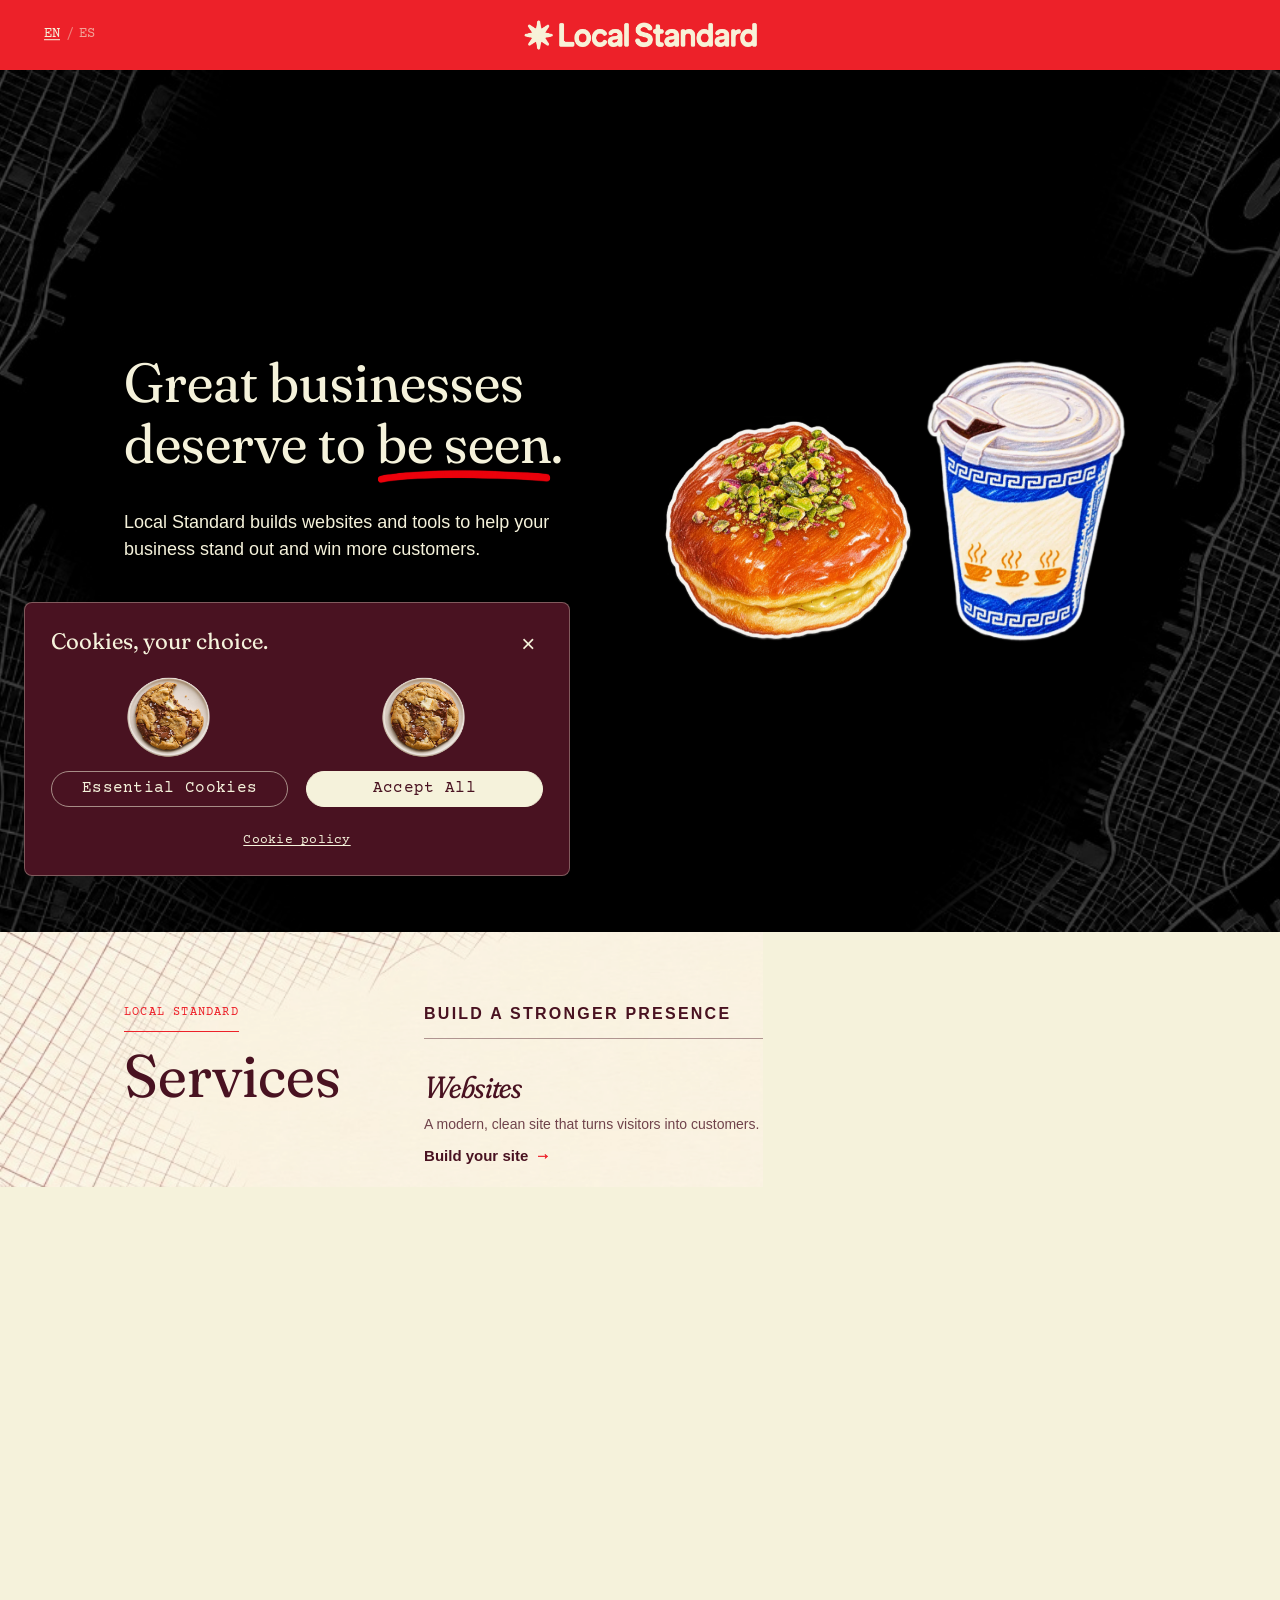
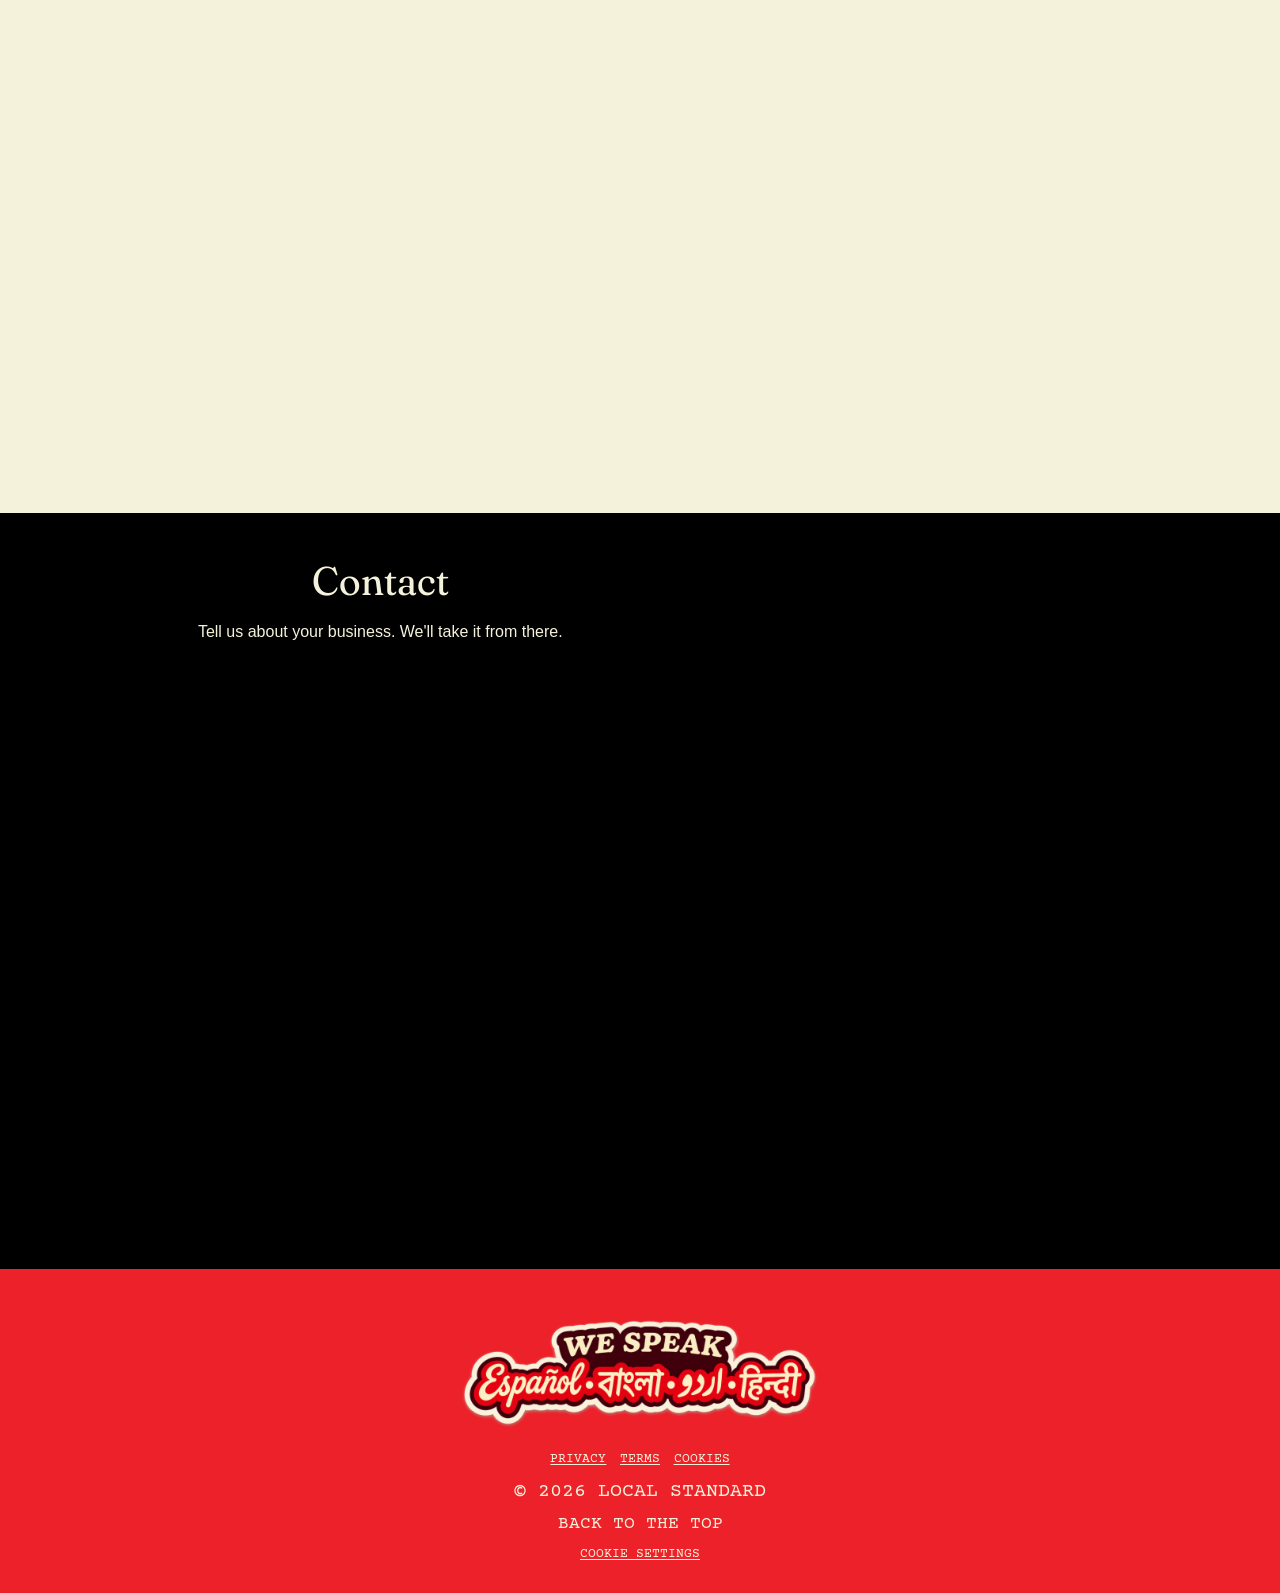
==== index.html @ 8f799344 "Polish cookie modal header, close control, and policy footer layout." ====
<!doctype html>
<html lang="en" class="lang-en"
  data-title-en="NYC Web Design & SEO Agency | Local Standard"
  data-title-es="Diseño Web y SEO en Nueva York | Local Standard"
  data-desc-en="Web design, branding, SEO, and AI automation for New York City small businesses. Local Standard helps neighborhood shops get found online."
  data-desc-es="Diseño web, branding, SEO y automatización con IA para pequeños negocios de Nueva York. Local Standard ayuda a los negocios de tu vecindario a ser encontrados en internet.">
<head>
  <meta charset="utf-8">
  <meta name="viewport" content="width=device-width, initial-scale=1">
  <meta name="theme-color" content="#ed2129">
  <meta name="description" content="Web design, branding, SEO, and AI automation for New York City small businesses. Local Standard helps neighborhood shops get found online.">
  <title>NYC Web Design &amp; SEO Agency | Local Standard</title>
  <meta property="og:type" content="website">
  <meta property="og:site_name" content="Local Standard">
  <meta property="og:title" content="Local Standard | NYC Web Design for Local Businesses">
  <meta property="og:description" content="Websites, branding, SEO, and automation for New York City’s neighborhood businesses.">
  <meta property="og:image" content="images/og-image.jpg">
  <meta name="twitter:card" content="summary_large_image">
  <meta name="twitter:title" content="Local Standard | NYC Web Design for Local Businesses">
  <meta name="twitter:description" content="Websites, branding, SEO, and automation for New York City’s neighborhood businesses.">
  <meta name="twitter:image" content="images/og-image.jpg">
  <link rel="preconnect" href="https://fonts.googleapis.com">
  <link rel="preconnect" href="https://fonts.gstatic.com" crossorigin>
  <link rel="preconnect" href="https://api.fontshare.com" crossorigin>
  <link rel="stylesheet" href="https://fonts.googleapis.com/css2?family=Birthstone&family=Caveat&family=Courier+Prime&family=Fraunces:opsz,wght,SOFT@9..144,400,50&display=swap">
  <link rel="stylesheet" href="https://api.fontshare.com/v2/css?f[]=switzer@400&display=swap">
  <link rel="stylesheet" href="brand.css?v=20261117j">
  <link rel="stylesheet" href="styles.css?v=20261117j">
  <link rel="preload" as="image" href="images/hero-map-desktop.jpg" type="image/jpeg" media="(min-width: 861px)">
  <link rel="preload" as="image" href="images/hero-map-mobile.jpg" type="image/jpeg" media="(max-width: 860px)">
  <link rel="preload" as="image" href="images/services-map-desktop.jpg" type="image/jpeg" media="(min-width: 861px)">
  <link rel="preload" as="image" href="images/services-map-mobile.jpg" type="image/jpeg" media="(max-width: 860px)">
  <link rel="preload" as="image" href="images/queens-doughnut.webp" type="image/webp">
  <link rel="preload" as="image" href="images/coffee-cup.webp" type="image/webp">
  <script>
    (function () {
      var lang = "en";
      try {
        var saved = localStorage.getItem("ls-lang");
        if (saved === "es" || saved === "en") lang = saved;
      } catch (e) {}
      var root = document.documentElement;
      root.lang = lang;
      root.classList.remove("lang-en", "lang-es");
      root.classList.add("lang-" + lang);
    })();
  </script>
  <script src="brand.js?v=20261114f" defer></script>
  <script src="script.js?v=20261117c" defer></script>
</head>
<body>
  <a class="skip-link" href="#main"><span class="t-en">Skip to content</span><span class="t-es" hidden>Saltar al contenido</span></a>

  <header class="site-header">
    <div class="nav">
      <div class="lang-switch" role="group" aria-label="Language" data-aria-en="Language" data-aria-es="Idioma">
        <button type="button" class="lang-switch__btn is-active" data-set-lang="en" aria-pressed="true">EN</button>
        <span class="lang-switch__sep" aria-hidden="true">/</span>
        <button type="button" class="lang-switch__btn" data-set-lang="es" aria-pressed="false">ES</button>
      </div>

      <nav class="site-menu" id="site-menu" aria-label="Main navigation" data-aria-en="Main navigation" data-aria-es="Navegación principal">
        <div class="nav__links">
          <a class="nav-link" href="#services"><span class="t-en">Services</span><span class="t-es" hidden>Servicios</span></a>
          <a class="nav-link" href="#contact"><span class="t-en">Book with Us</span><span class="t-es" hidden>Hablemos</span></a>
        </div>
      </nav>

      <a class="brand" href="#top" aria-label="Local Standard, home" data-aria-en="Local Standard, home" data-aria-es="Local Standard, inicio">
        <img src="images/logo.png" alt="Local Standard" width="883" height="133">
      </a>

      <button class="menu-toggle" type="button" aria-expanded="false" aria-controls="site-menu" aria-label="Menu" data-aria-en="Menu" data-aria-es="Menú" data-aria-close-en="Close menu" data-aria-close-es="Cerrar menú">
        <span class="menu-toggle__bar" aria-hidden="true"></span>
        <span class="menu-toggle__bar" aria-hidden="true"></span>
        <span class="menu-toggle__bar" aria-hidden="true"></span>
      </button>
    </div>
  </header>

  <main id="main">
    <section class="band band--black section hero" id="top" aria-labelledby="hero-title">
      <div class="canvas hero-grid">
        <div class="hero-copy">
          <h1 class="t-title" id="hero-title">
            <span class="t-en">Great businesses deserve to <span class="hero-heat">be seen</span>.</span>
            <span class="t-es" hidden>Tu negocio merece ser <span class="hero-heat">visto</span>.</span>
          </h1>
          <p class="t-body-lg measure">
            <span class="t-en">Local Standard builds websites and tools to help your business stand out and win more customers.</span>
            <span class="t-es" hidden>En Local Standard creamos páginas web y herramientas para que tu negocio destaque.</span>
          </p>
          <a class="btn" href="#services"><span class="t-en">Explore Services</span><span class="t-es" hidden>Qué hacemos</span></a>
        </div>
        <div class="hero-art" aria-hidden="true">
          <div class="sticker-pair">
            <img
              class="sticker sticker-doughnut"
              src="images/queens-doughnut.webp"
              alt=""
              width="850"
              height="771"
              decoding="async"
              fetchpriority="high"
            >
            <img
              class="sticker sticker-cup"
              src="images/coffee-cup.webp"
              alt=""
              width="471"
              height="662"
              decoding="async"
              fetchpriority="high"
            >
          </div>
        </div>
      </div>
    </section>

    <section class="band band--cream section" id="services" aria-labelledby="services-title">
      <div class="canvas services-layout">
        <header class="services-intro">
          <p class="services-eyebrow">
            <span class="t-en"><span class="services-eyebrow__brand">Local Standard</span></span>
            <span class="t-es" hidden><span class="services-eyebrow__brand">Local Standard</span></span>
          </p>
          <h1 class="t-heading" id="services-title"><span class="t-en">Services</span><span class="t-es" hidden>Servicios</span></h1>
        </header>
        <div class="service-groups">
          <section class="service-group" aria-labelledby="service-group-presence">
            <h2 class="service-group__label" id="service-group-presence">
              <span class="t-en">Build a stronger presence</span>
              <span class="t-es" hidden>Construye una presencia más fuerte</span>
            </h2>
            <div class="service-cards">
              <article class="service-item">
                <div class="service-copy">
                  <h3 class="tile-name" id="offer-web"><span class="t-en">Websites</span><span class="t-es" hidden>Páginas web</span></h3>
                  <p><span class="t-en">A modern, clean site that turns visitors into customers.</span><span class="t-es" hidden>Una web moderna y minimalista que transforma visitas en clientes.</span></p>
                </div>
                <a class="service-link" href="#contact"><span class="service-link__label"><span class="t-en">Build your site</span><span class="t-es" hidden>Crea tu página</span></span></a>
              </article>
              <article class="service-item">
                <div class="service-copy">
                  <h3 class="tile-name" id="offer-brand"><span class="t-en">Branding</span><span class="t-es" hidden>Branding</span></h3>
                  <p><span class="t-en">A clear identity people recognize and remember.</span><span class="t-es" hidden>Una identidad clara, reconocible y memorable.</span></p>
                </div>
                <a class="service-link" href="#contact"><span class="service-link__label"><span class="t-en">Create your brand</span><span class="t-es" hidden>Crea tu brand</span></span></a>
              </article>
            </div>
          </section>

          <section class="service-group" aria-labelledby="service-group-found">
            <h2 class="service-group__label" id="service-group-found">
              <span class="t-en">Get found &amp; save time</span>
              <span class="t-es" hidden>Hazte visible y gana tiempo</span>
            </h2>
            <div class="service-cards">
              <article class="service-item">
                <div class="service-copy">
                  <h3 class="tile-name" id="offer-search"><span class="t-en">Visibility</span><span class="t-es" hidden>Visibilidad</span></h3>
                  <p><span class="t-en">SEO &amp; AEO to help more customers find you.</span><span class="t-es" hidden>SEO y AEO para que tus clientes ideales te encuentren primero.</span></p>
                </div>
                <a class="service-link" href="#contact"><span class="service-link__label"><span class="t-en">Get found</span><span class="t-es" hidden>Posiciónate</span></span></a>
              </article>
              <article class="service-item">
                <div class="service-copy">
                  <h3 class="tile-name" id="offer-ai"><span class="t-en">Automation</span><span class="t-es" hidden>Automatización</span></h3>
                  <p><span class="t-en">Custom AI agents for repetitive work.</span><span class="t-es" hidden>Agentes de IA a medida para el trabajo repetitivo.</span></p>
                </div>
                <a class="service-link" href="#contact"><span class="service-link__label"><span class="t-en">Save time</span><span class="t-es" hidden>Gana tiempo</span></span></a>
              </article>
            </div>
          </section>
        </div>
      </div>
    </section>

    <section class="band band--wine section" id="offer" aria-labelledby="offer-title">
      <div class="offer-art" aria-hidden="true">
        <img
          class="offer-art__img"
          src="images/offer-broadway.png"
          alt=""
          width="655"
          height="549"
          decoding="async"
          fetchpriority="high"
        >
      </div>
      <div class="canvas offer">
        <div class="offer-main">
          <header class="offer-intro">
            <p class="t-eyebrow offer-label"><span class="t-en">Intro Package</span><span class="t-es" hidden>Pack Inicial</span></p>
            <h2 class="offer-lede" id="offer-title">
              <span class="t-en">Everything handled. So you can run your business.</span>
              <span class="t-es" hidden>Nos encargamos de todo. Tú solo dedícate a tu negocio.</span>
            </h2>
          </header>

          <ul class="offer-list">
            <li class="offer-item">
              <h3 class="offer-item-name"><span class="t-en">Your own website</span><span class="t-es" hidden>Tu propio sitio</span></h3>
              <p><span class="t-en">Services, hours, photos, and a one-tap call button.</span><span class="t-es" hidden>Servicios, horarios, fotos y llamada en un toque.</span></p>
            </li>
            <li class="offer-item">
              <h3 class="offer-item-name"><span class="t-en">Google &amp; ChatGPT</span><span class="t-es" hidden>Google y ChatGPT</span></h3>
              <p><span class="t-en">Search presence so local customers can find you.</span><span class="t-es" hidden>Visibilidad para que te encuentren en tu zona.</span></p>
            </li>
            <li class="offer-item">
              <h3 class="offer-item-name"><span class="t-en">Fresh photos</span><span class="t-es" hidden>Fotos nuevas</span></h3>
              <p><span class="t-en">We visit, shoot, and add new photos to your site.</span><span class="t-es" hidden>Vamos, fotografiamos y las subimos a tu sitio.</span></p>
            </li>
            <li class="offer-item">
              <h3 class="offer-item-name"><span class="t-en">On-demand updates</span><span class="t-es" hidden>Cambios cuando quieras</span></h3>
              <p><span class="t-en">Text a change; we update your site the same day.</span><span class="t-es" hidden>Escríbenos un cambio y lo actualizamos ese día.</span></p>
            </li>
          </ul>

          <div class="offer-footer">
            <div class="offer-total">
              <p class="offer-total-label"><span class="t-en">One-Time Fee</span><span class="t-es" hidden>Un solo pago</span></p>
              <p class="offer-price">$2,500</p>
            </div>
            <aside class="offer-buy" aria-label="Next step" data-aria-en="Next step" data-aria-es="Siguiente paso">
              <a class="btn btn--offer" href="#contact"><span class="t-en">Let’s talk</span><span class="t-es" hidden>Hablemos</span></a>
            </aside>
          </div>
        </div>
      </div>
    </section>

    <section class="band band--black section" id="contact" aria-labelledby="contact-title">
      <div class="canvas split">
        <div class="prose">
          <h2 class="t-heading" id="contact-title"><span class="t-en">Contact</span><span class="t-es" hidden>Contacto</span></h2>
          <p class="t-body-lg">
            <span class="t-en">Tell us about your business. We'll take it from there.</span>
            <span class="t-es" hidden>Platícanos de tu negocio. De lo demás nos encargamos nosotros.</span>
          </p>
        </div>
        <form class="contact-form" id="contact-form">
          <label class="field" for="name"><span class="t-en">Name</span><span class="t-es" hidden>Nombre</span>
            <input id="name" name="name" type="text" autocomplete="name" required>
          </label>
          <label class="field" for="email"><span class="t-en">Email</span><span class="t-es" hidden>Correo</span>
            <input id="email" name="email" type="email" autocomplete="email" required>
          </label>
          <label class="field" for="interest"><span class="t-en">Service</span><span class="t-es" hidden>Servicio</span>
            <select id="interest" name="interest" required>
              <option value="" selected disabled data-en="Choose a Service" data-es="Elige un servicio">Choose a Service</option>
              <option data-en="Intro Package" data-es="Pack Inicial">Intro Package</option>
              <option data-en="Website Design &amp; Development" data-es="Diseño y desarrollo web">Website Design &amp; Development</option>
              <option data-en="Brand &amp; Identity" data-es="Marca e identidad">Brand &amp; Identity</option>
              <option data-en="Reputation &amp; Search (SEO + AEO)" data-es="Reputación y búsqueda (SEO + AEO)">Reputation &amp; Search (SEO + AEO)</option>
              <option data-en="AI &amp; Automation" data-es="IA y automatización">AI &amp; Automation</option>
              <option data-en="A little bit of everything" data-es="Un poco de todo">A little bit of everything</option>
            </select>
          </label>
          <label class="field" for="message"><span class="t-en">Details</span><span class="t-es" hidden>Detalles</span>
            <textarea id="message" name="message" rows="3"></textarea>
          </label>
          <input class="form-honey" type="text" name="_honey" tabindex="-1" autocomplete="off" aria-hidden="true">
          <label class="field field-consent" for="form-consent">
            <input id="form-consent" name="consent" type="checkbox" value="yes" required checked>
            <span class="field-consent__text">
              <span class="t-en">I agree to be contacted about this inquiry and accept the <a href="legal.html#forms">form</a> and <a href="legal.html#privacy">privacy</a> terms.</span>
              <span class="t-es" hidden>Acepto que me contacten sobre esta consulta y acepto los términos del <a href="legal.html#forms">formulario</a> y la <a href="legal.html#privacy">privacidad</a>.</span>
            </span>
          </label>
          <button class="btn" type="submit"><span class="t-en">Let’s talk</span><span class="t-es" hidden>Hablemos</span></button>
          <p class="form-note" id="form-note" role="status" aria-live="polite"
            data-sending-en="Sending…" data-sending-es="Enviando…"
            data-success-en="Got it — we’ll be in touch soon." data-success-es="Listo — te escribimos pronto."
            data-error-en="Something went wrong. Email localstandardagency@gmail.com directly and we’ll get back to you." data-error-es="Algo falló. Escríbenos a localstandardagency@gmail.com y te respondemos."
            data-empty-en="(No details added.)" data-empty-es="(Sin detalles.)"
            data-subject-en="Project inquiry — " data-subject-es="Consulta de proyecto — "
            data-consent-en="Please confirm the form consent checkbox." data-consent-es="Confirma la casilla de consentimiento."></p>
        </form>
      </div>
    </section>
  </main>

  <footer class="band band--red section site-footer">
    <div class="canvas footer-grid">
      <img
        class="sticker sticker-speak t-en"
        src="images/we-speak-sticker.png"
        alt="We speak Español, বাংলা, اردو, and हिन्दी"
        width="910"
        height="284"
        decoding="async"
      >
      <img
        class="sticker sticker-speak t-es"
        src="images/hablamos-sticker.png"
        alt="Hablamos Español, বাংলা, اردو y हिन्दी"
        width="1024"
        height="341"
        decoding="async"
        hidden
      >
      <nav class="footer-legal" aria-label="Legal" data-aria-en="Legal" data-aria-es="Legal">
        <a class="footer-legal__link" href="legal.html#privacy"><span class="t-en">Privacy</span><span class="t-es" hidden>Privacidad</span></a>
        <a class="footer-legal__link" href="legal.html#terms"><span class="t-en">Terms</span><span class="t-es" hidden>Términos</span></a>
        <a class="footer-legal__link" href="legal.html#cookies"><span class="t-en">Cookies</span><span class="t-es" hidden>Cookies</span></a>
      </nav>
      <p class="t-eyebrow">© <span id="year">2026</span> Local Standard</p>
      <a class="nav-link" href="#top"><span class="t-en">Back to the top</span><span class="t-es" hidden>Volver arriba</span></a>
      <button type="button" class="footer-cookie-btn" data-open-cookie-settings>
        <span class="t-en">Cookie settings</span><span class="t-es" hidden>Configurar cookies</span>
      </button>
    </div>
  </footer>

  <div class="cookie-banner" id="cookie-banner" hidden role="dialog" aria-modal="false" aria-labelledby="cookie-banner-title" data-aria-en="Cookie preferences" data-aria-es="Preferencias de cookies">
    <div class="cookie-banner__inner">
      <button
        type="button"
        class="cookie-banner__close"
        data-cookie-choice="necessary"
        aria-label="Close"
        data-aria-en="Close"
        data-aria-es="Cerrar"
      >
        <span aria-hidden="true">×</span>
      </button>

      <div class="cookie-banner__header">
        <p class="cookie-banner__title" id="cookie-banner-title">
          <span class="t-en">Cookies, your choice.</span>
          <span class="t-es" hidden>Cookies, tú eliges.</span>
        </p>
      </div>

      <div class="cookie-banner__choices">
        <button type="button" class="cookie-choice" data-cookie-choice="necessary">
          <img
            class="cookie-choice__art"
            src="images/cookie-bitten.png?v=20261117e"
            alt=""
            width="655"
            height="598"
            decoding="async"
          >
          <span class="cookie-choice__label">
            <span class="t-en"><span class="cookie-label-full">Essential Cookies</span><span class="cookie-label-short">Essential</span></span>
            <span class="t-es" hidden><span class="cookie-label-full">Cookies esenciales</span><span class="cookie-label-short">Esenciales</span></span>
          </span>
        </button>
        <button type="button" class="cookie-choice cookie-choice--all" data-cookie-choice="all">
          <img
            class="cookie-choice__art"
            src="images/cookie-whole.png?v=20261117e"
            alt=""
            width="655"
            height="598"
            decoding="async"
          >
          <span class="cookie-choice__label">
            <span class="t-en">Accept All</span>
            <span class="t-es" hidden>Aceptar todo</span>
          </span>
        </button>
      </div>

      <a class="cookie-banner__policy" href="legal.html#cookies">
        <span class="t-en">Cookie policy</span>
        <span class="t-es" hidden>Política de cookies</span>
      </a>
    </div>
  </div>
</body>
</html>
---- brand.css ----
/* Fonts load from <link> tags in each page <head> (avoids @import CLS). */

/* ==========================================================================
   Unruly Creative Taste Index: brand.css
   Tags used in DESIGN.md and below:
     [M]  measured from itsunrulycreative.com computed styles or CSS (Nov 7, 2026)
     [I]  inferred from the measured pattern; not seen as a single value
     [X]  invented for this index; not on the site
   Fonts: Ivar Soft, Black Editorial Script and Biro Script Plus are commercial.
   This file loads Fraunces, Birthstone and Caveat in their place.
   Courier Prime and Switzer are the real faces.
   ========================================================================== */

:root {
  /* ---- Palette. Names are [X]. Hex values are [M]. ---------------------- */
  --red: #ed2129;
  --cream: #f5f2db;
  --wine: #491221;
  --chartreuse: #eff1ae;
  --olive: #8b792e;
  --blue: #769cd1;
  --white: #ffffff;
  --black: #000000;

  /* ---- Semantic roles --------------------------------------------------- */
  --color-bg: var(--cream);                  /* a common section ground [M] */
  --color-text: var(--wine);                 /* body and headings on cream [M] */
  --color-text-on-red: var(--cream);         /* nav, bar, primary button [M] */
  --color-text-on-dark: var(--cream);        /* text on wine and black [M] */
  --color-accent: var(--chartreuse);         /* nav hover, stats, pills [M] */
  --color-footer: var(--red);                /* footer band [M] */
  --color-focus: var(--wine);                /* [X] no focus ring was measured */

  /* ---- Type families ---------------------------------------------------- */
  --font-display: "Ivar Soft", "Fraunces", "Iowan Old Style", Georgia, serif;          /* Ivar Soft is commercial; Fraunces is the free substitute */
  --font-text: "Switzer", "Switzer Regular", Arial, sans-serif;                        /* the real face, weight 400 only [M] */
  --font-label: "Courier Prime", "Courier New", Courier, monospace;                   /* the real face [M] */
  --font-script: "Black Editorial Script", "Birthstone", cursive;                     /* commercial; Birthstone is the free substitute */
  --font-aside: "Biro Script Plus", "Caveat", cursive;                                /* commercial; Caveat is the free substitute */
  --font-mono: ui-monospace, SFMono-Regular, Menlo, Monaco, Consolas, monospace;      /* [X] the site has no mono role; used for hex in this index */

  /* ---- Weights. Only 400 is loaded. [M] --------------------------------- */
  --weight: 400;

  /* ---- Type scale ------------------------------------------------------- */
  --type-title: 3.4375rem;     /* 55px [M] */
  --type-title-alt: 2.8125rem; /* 45px, about and services heroes [M] */
  --type-heading: 2.5rem;      /* 40px [M] */
  --type-service: 2.125rem;    /* 34px, service names on /my-services [M] */
  --type-value: 1.75rem;       /* 28px, value titles on /about-me [M] */
  --type-script-display: 3.75rem; /* 60px, "Some Client Love" [M] */
  --type-script-tile: 2.3125rem;  /* 37px, home service tiles [M] */
  --type-script-label: 1.5625rem; /* 25px, footer labels [M] */
  --type-aside: 1.375rem;      /* 22px [M] */
  --type-stat: 4rem;           /* 64px [M] */
  --type-eyebrow: 1.25rem;     /* 20px [M] */
  --type-eyebrow-sm: 1.1875rem;/* 19px, prices and stat labels [M] */
  --type-nav: 1.125rem;        /* 18px [M] */
  --type-body: 0.875rem;       /* 14px [M] */
  --type-body-lg: 1rem;        /* 16px, closing lines [M] */
  --type-button: 1.125rem;     /* 18px [M] */

  --leading-title: 1.1;        /* [M] */
  --leading-heading: 1;        /* [M] */
  --leading-eyebrow: 1.1;      /* [M] */
  --leading-body: 1.5;         /* 21px at 14px [M] */
  --leading-aside: 1;          /* 22px at 22px [M] */
  --leading-stat: 1;           /* [M] */

  --tracking: 0em;             /* [M] brand text. Do not tighten. */

  /* ---- Layout ------------------------------------------------------------ */
  --canvas: 70rem;             /* ~1120px content max; side margins stay clear on wide screens */
  --header-height: 70px;       /* [M] fixed bar */
  --bar-height: 35px;          /* [M] announcement, about 30 to 35px */
  --gutter: clamp(1.5rem, 4.5vw, 2.75rem);

  /* Shared spacing scale — used by sections, grids, cards, and type stacks. */
  --space-2xs: 0.25rem;
  --space-xs: 0.5rem;
  --space-sm: 0.75rem;
  --space-md: 1.25rem;
  --space-lg: 2rem;
  --space-xl: 3rem;
  --space-2xl: 4.5rem;

  /* ---- Shape ------------------------------------------------------------- */
  --radius-pill: 20px;         /* [M] buttons and service tiles */
  --border-width: 1px;         /* [M] */
  --shadow: none;              /* [M] brand elements have no shadow */

  --btn-nav-height: 30px;      /* [M] */
  --btn-height: 40px;          /* [M] */
  --btn-nav-min: 200px;        /* [M] live width. Growing past it is [I]. */
  --btn-min: 230px;            /* [M] live width. Growing past it is [I]. */

  /* ---- Motion ------------------------------------------------------------ */
  --dur-nav: 0.5s;             /* [M] nav colour and underline */
  --dur-button: 0s;            /* [M] hover swap has no duration */
  --dur-marquee: 60s;          /* [M] */
  --dur-float: 3s;             /* [M] */
  --dur-spin: 12s;             /* [M] */
  --ease-float: ease-in-out;   /* [M] */
  --ease-linear: linear;       /* [M] */
  --float-distance: -15px;     /* [M] */
}

/* ==========================================================================
   Base
   ========================================================================== */

*,
*::before,
*::after { box-sizing: border-box; }

html { -webkit-text-size-adjust: 100%; }

body {
  margin: 0;
  background: var(--color-bg);
  color: var(--color-text);
  font-family: var(--font-text);
  font-size: var(--type-body);
  font-weight: var(--weight);
  font-synthesis: none;
  line-height: var(--leading-body);
  letter-spacing: var(--tracking);
  -webkit-font-smoothing: antialiased;
}

.canvas {
  max-width: var(--canvas);
  margin-inline: auto;
  padding-inline: var(--gutter);
}

/* ==========================================================================
   Type
   ========================================================================== */

.t-title,
.t-heading,
.t-service,
.t-value,
.t-stat {
  font-family: var(--font-display);
  font-weight: var(--weight);
  font-variation-settings: "SOFT" 50, "opsz" 72, "wght" 400;
  letter-spacing: var(--tracking);
  text-transform: capitalize;
  margin: 0;
}

.t-title { font-size: var(--type-title); line-height: var(--leading-title); }
.t-heading { font-size: var(--type-heading); line-height: var(--leading-heading); }
.t-service { font-size: var(--type-service); line-height: var(--leading-heading); text-transform: capitalize; }
.t-value { font-size: var(--type-value); line-height: var(--leading-heading); }
.t-stat {
  font-size: var(--type-stat);
  line-height: var(--leading-stat);
  text-transform: none;
  color: var(--chartreuse);
}

.t-script {
  font-family: var(--font-script);
  font-weight: var(--weight);
  font-style: normal;
  letter-spacing: var(--tracking);
  text-transform: capitalize;
  line-height: 1;
}

.t-aside {
  font-family: var(--font-aside);
  font-size: var(--type-aside);
  font-weight: var(--weight);
  line-height: var(--leading-aside);
  letter-spacing: var(--tracking);
  text-transform: capitalize;
  margin: 0;
}

.t-eyebrow,
.t-price,
.t-nav {
  font-family: var(--font-label);
  font-weight: var(--weight);
  letter-spacing: var(--tracking);
  margin: 0;
}

.t-eyebrow {
  font-size: var(--type-eyebrow);
  line-height: var(--leading-eyebrow);
  text-transform: uppercase;
}

.t-price {
  font-size: var(--type-eyebrow-sm);
  line-height: 1;
  text-transform: uppercase;
}

.t-body { font-size: var(--type-body); line-height: var(--leading-body); text-transform: none; }
.t-body-lg { font-size: var(--type-body-lg); line-height: 1.4; } /* 16px measured; 1.4 is the 22.4px closing line [M] */

/* Bands. Text colour follows the ground. [M] for the pairs that were seen. */
.band { color: var(--color-text); }
.band--cream { background: var(--cream); color: var(--wine); }
.band--red { background: var(--red); color: var(--cream); }
.band--wine { background: var(--wine); color: var(--cream); }
.band--chartreuse { background: var(--chartreuse); color: var(--wine); }
.band--olive { background: var(--olive); color: var(--chartreuse); }
.band--blue { background: var(--blue); color: var(--wine); }
.band--white { background: var(--white); color: var(--wine); }
.band--black { background: var(--black); color: var(--cream); }

.band--red .t-eyebrow,
.band--wine .t-eyebrow,
.band--black .t-eyebrow,
.band--olive .t-eyebrow { color: inherit; }

/* ==========================================================================
   Buttons. Three measured pills. Hover swaps are [M]. Duration is 0s. [M]
   ========================================================================== */

.btn {
  display: inline-flex;
  align-items: center;
  justify-content: center;
  box-sizing: border-box;
  min-width: var(--btn-min);
  height: var(--btn-height);
  padding: 0 20px;
  border: var(--border-width) solid var(--red);
  border-radius: var(--radius-pill);
  background: var(--red);
  color: var(--cream);
  font-family: var(--font-label);
  font-size: var(--type-button);
  font-weight: var(--weight);
  line-height: var(--btn-height);
  letter-spacing: var(--tracking);
  text-align: center;
  text-decoration: none;
  text-transform: capitalize;
  white-space: nowrap;
  cursor: pointer;
  transition:
    background-color var(--dur-button) linear,
    color var(--dur-button) linear,
    border-color var(--dur-button) linear;
}

.btn:hover {
  background: var(--white);
  color: var(--red);
  border-color: var(--red);
}

.btn--nav {
  min-width: var(--btn-nav-min);
  height: var(--btn-nav-height);
  line-height: var(--btn-nav-height);
  padding: 0 18px;
  background: var(--chartreuse);
  border-color: var(--chartreuse);
  color: var(--wine);
}

.btn--nav:hover {
  background: transparent;
  border-color: var(--chartreuse);
  color: var(--chartreuse);
}

.btn--service {
  background: var(--white);
  color: var(--red);
  border-color: var(--red);
}

.btn--service:hover {
  background: var(--chartreuse);
  color: var(--red);
  border-color: var(--red);
}

a:focus-visible,
button:focus-visible,
summary:focus-visible {
  outline: 2px solid var(--color-focus); /* [X] */
  outline-offset: 3px;
}

/* ==========================================================================
   Links and nav
   ========================================================================== */

a {
  color: inherit;
  text-decoration: none;
}

.nav-link {
  font-family: var(--font-label);
  font-size: var(--type-nav);
  font-weight: var(--weight);
  line-height: 1.1;
  letter-spacing: var(--tracking);
  text-transform: uppercase;
  color: var(--cream);
  text-decoration: none;
  transition:
    color var(--dur-nav) linear,
    text-decoration-color var(--dur-nav) linear;
}

.nav-link:hover {
  color: var(--chartreuse);
  text-decoration: underline;
}

.text-link {
  text-decoration: underline;
  text-underline-offset: 0.15em;
  transition: opacity var(--dur-nav) linear;
}

.text-link:hover { opacity: 0.8; } /* [M] heading and paragraph links */

/* ==========================================================================
   Bars, tiles, footer
   ========================================================================== */

.announce {
  background: var(--red);
  color: var(--cream);
  min-height: var(--bar-height);
  display: flex;
  align-items: center;
  justify-content: center;
  text-align: center;
}

.announce a {
  font-family: var(--font-label);
  font-size: var(--type-nav);
  letter-spacing: var(--tracking);
  text-transform: uppercase;
  transition: text-decoration-color var(--dur-nav) linear;
}

.announce a:hover { text-decoration: underline; }

.site-header {
  position: sticky;            /* live bar is fixed [M]; sticky keeps the demo usable */
  top: 0;
  z-index: 50;
  background: var(--red);      /* the live bar is transparent over a red ground [M] */
}

.nav {
  display: flex;
  align-items: center;
  justify-content: space-between;
  gap: var(--space-md);
  min-height: var(--header-height);
  padding-inline: var(--gutter);
}

.nav__links {
  display: flex;
  align-items: center;
  gap: var(--space-lg);
}

.tile {
  background: var(--red);
  color: var(--cream);
  border-radius: var(--radius-pill);
  min-height: 180px;
  padding: var(--space-lg);
  display: flex;
  flex-direction: column;
  justify-content: space-between;
  gap: var(--space-md);
}

.tile--wine { background: var(--wine); }
.tile--olive { background: var(--olive); color: var(--chartreuse); }
.tile--blue { background: var(--blue); color: var(--wine); }

.section {
  padding-block: var(--space-xl); /* [X] demo rhythm, not a site token */
}

/* ==========================================================================
   Motion. Keyframes match the site. [M]
   ========================================================================== */

@keyframes unruly-scroll {
  from { transform: translateX(0); }
  to { transform: translateX(-50%); }
}

@keyframes unruly-float {
  0% { transform: translateY(0); }
  50% { transform: translateY(var(--float-distance)); }
  100% { transform: translateY(0); }
}

@keyframes unruly-spin {
  from { transform: rotate(0deg); }
  to { transform: rotate(360deg); }
}

.marquee {
  overflow: hidden;
  background: var(--blue);
  color: var(--white); /* "WARNING: MAY CAUSE BRAND ENVY" computed to white [M] */
}

.marquee__row {
  display: flex;
  width: max-content;
}

.marquee__track {
  display: flex;
  gap: 1rem;
  padding: var(--space-sm) 1rem var(--space-sm) 0;
}

/* The live keyframe moves one copy by its own width plus 1rem. [M]
   Animating the doubled row by -50% is the same motion. The -50% is [I]. */
.is-scrolling {
  animation: unruly-scroll var(--dur-marquee) var(--ease-linear) infinite;
}

.is-floating {
  animation: unruly-float var(--dur-float) var(--ease-float) infinite;
}

/* Start float with CSS so stickers don't wait on deferred JS */
@media (prefers-reduced-motion: no-preference) {
  [data-float] {
    animation: unruly-float var(--dur-float) var(--ease-float) infinite;
  }
}

.is-spinning {
  animation: unruly-spin var(--dur-spin) var(--ease-linear) infinite;
}

.marquee__item {
  font-family: var(--font-label);
  font-size: var(--type-eyebrow);
  letter-spacing: var(--tracking);
  text-transform: uppercase;
  white-space: nowrap;
}

@media (prefers-reduced-motion: reduce) {
  *,
  *::before,
  *::after {
    animation-duration: 0.01ms !important;
    animation-iteration-count: 1 !important;
    transition-duration: 0.01ms !important;
  }
}
---- styles.css ----
/* Local Standard site layout.
   Colour, type, pills, and motion come from brand.css.
   Placement, the mobile menu panel, and form fields live here. */

html {
  background: var(--red);
  overflow-x: clip;
}

/* Paint the active language before deferred script.js runs (cuts lang CLS). */
html.lang-en .t-es,
html.lang-es .t-en {
  display: none !important;
}

html.lang-es .t-es[hidden] {
  display: unset !important;
}

html.lang-es img.t-es[hidden],
html.lang-es .sticker.t-es[hidden] {
  display: block !important;
}

html.lang-es .legal-prose.t-es[hidden] {
  display: grid !important;
}

body { overflow-x: clip; }

p, h1, h2, h3, ul, ol, figure { margin: 0; }

section, .marquee { scroll-margin-top: var(--header-height); }

/* Shared section rhythm from the spacing scale. */
.section {
  padding-block: var(--space-xl);
}

.site-footer.section {
  padding-block: var(--space-xl) var(--space-lg);
}

.skip-link {
  position: absolute;
  left: var(--gutter);
  top: 0;
  z-index: 80;
  transform: translateY(-120%);
  background: var(--chartreuse);
  color: var(--wine);
  padding: 0.35rem 0.7rem;
  font-family: var(--font-label);
  font-size: var(--type-nav);
  text-transform: uppercase;
}

.skip-link:focus { transform: none; }

.brand {
  display: inline-flex;
  align-items: center;
  gap: var(--space-sm);
  color: var(--cream);
  font-family: var(--font-label);
  font-size: 0.95rem;
  letter-spacing: var(--tracking);
  text-transform: uppercase;
  flex: none;
  line-height: 1;
}

.brand img {
  display: block;
  height: 36px;
  width: auto;
  aspect-ratio: 883 / 133;
}

.nav {
  display: grid;
  grid-template-columns: minmax(0, 1fr) auto minmax(0, 1fr);
  align-items: center;
  width: 100%;
  max-width: var(--canvas);
  margin-inline: auto;
}

/* Desktop: logo only. Services + Book with Us live in the mobile menu. */
.site-menu { display: none; }

.nav__links {
  display: flex;
  flex-direction: column;
  align-items: center;
  gap: var(--space-md);
}

.site-header { position: sticky; }

.lang-switch {
  position: absolute;
  left: var(--gutter);
  top: 50%;
  transform: translateY(-50%);
  display: inline-flex;
  align-items: center;
  gap: 0.35rem;
  z-index: 2;
}

.lang-switch__btn {
  margin: 0;
  padding: 0;
  border: 0;
  background: transparent;
  color: color-mix(in srgb, var(--cream) 62%, transparent);
  font-family: var(--font-label);
  font-size: 0.85rem;
  letter-spacing: var(--tracking);
  text-transform: uppercase;
  line-height: 1;
  cursor: pointer;
}

.lang-switch__btn.is-active,
.lang-switch__btn:hover {
  color: var(--cream);
}

.lang-switch__btn.is-active {
  text-decoration: underline;
  text-underline-offset: 0.18em;
}

.lang-switch__sep {
  color: color-mix(in srgb, var(--cream) 45%, transparent);
  font-family: var(--font-label);
  font-size: 0.85rem;
  line-height: 1;
}

.brand { grid-column: 2; grid-row: 1; justify-self: center; }

.nav-link { white-space: nowrap; }

.menu-toggle { grid-column: 3; grid-row: 1; justify-self: end; }

.menu-toggle {
  display: none;
  margin-left: auto;
  width: 2.5rem;
  height: 2.5rem;
  flex-direction: column;
  align-items: center;
  justify-content: center;
  gap: 0.35rem;
  background: transparent;
  border: 0;
  padding: 0;
  color: var(--cream);
  cursor: pointer;
}

.menu-toggle__bar {
  display: block;
  width: 1.35rem;
  height: 2px;
  background: currentColor;
}

.hero-grid,
.split {
  display: grid;
  grid-template-columns: minmax(0, 1fr) minmax(0, 0.92fr);
  align-items: center;
}

.hero-grid {
  /* Give the headline room so it wraps wider, not four skinny lines. */
  grid-template-columns: minmax(0, 1.45fr) minmax(0, 0.85fr);
  gap: clamp(var(--space-lg), 4vw, 3.5rem);
  width: 100%;
}

.split {
  gap: var(--space-xl);
  align-items: start;
}

.hero-grid > *,
.split > *,
.footer-grid > *,
.service-cards > * {
  min-width: 0;
}

.hero.section {
  position: relative;
  display: flex;
  align-items: center;
  /* Full first screen + buffer so Services clears the fold. */
  min-height: calc(100svh - var(--header-height) + 2rem);
  min-height: calc(100dvh - var(--header-height) + 2rem);
  padding-block: clamp(var(--space-xl), 6vh, var(--space-2xl));
  box-sizing: border-box;
  background-color: var(--black);
  isolation: isolate;
}

.hero.section::before {
  content: "";
  position: absolute;
  inset: 0;
  z-index: 0;
  background-image: url("images/hero-map-desktop.jpg");
  background-position: center;
  background-size: cover;
  background-repeat: no-repeat;
  opacity: 0.65;
  pointer-events: none;
}

.hero.section > .canvas {
  position: relative;
  z-index: 1;
  width: 100%;
}

.hero-copy,
.prose {
  display: flex;
  flex-direction: column;
  align-items: center;
  gap: var(--space-md);
  text-align: center;
}

.hero-copy {
  align-items: flex-start;
  text-align: left;
  gap: clamp(1.5rem, 4vh, 3.25rem);
  padding-block: clamp(var(--space-sm), 2.5vh, var(--space-xl));
}

.hero-copy .t-title {
  margin: 0;
  width: 100%;
  font-size: clamp(3.4375rem, 4vw, 3.875rem);
  text-wrap: balance;
}

.hero-copy .t-body-lg {
  margin-bottom: 0;
  margin-inline: 0;
  max-width: 28rem;
  font-size: clamp(1.125rem, 1.4vw, 1.375rem);
  line-height: 1.5;
  color: var(--cream);
}

.hero-copy .btn {
  margin-top: clamp(0.35rem, 1.2vh, 1rem);
}

.prose .t-eyebrow { margin-bottom: var(--space-sm); }

.measure {
  max-width: 38rem; /* [X] Showit text boxes are narrower than the 1200px canvas. */
  margin-inline: auto;
}

.nowrap { white-space: nowrap; }

#hero-title { text-transform: none; }

#contact .prose .t-body-lg {
  font-size: var(--type-body-lg);
}

.hero-heat {
  position: relative;
  display: inline;
  white-space: nowrap;
  text-decoration: none;
}

.hero-heat::after {
  content: "";
  position: absolute;
  left: 0;
  right: 0;
  top: 100%;
  height: 0.28em;
  margin-top: -8px;
  background: url("images/hero-underline.png") center / 100% 100% no-repeat;
  pointer-events: none;
}

.t-title .t-script,
.t-heading .t-script {
  font-size: 1.05em;
  line-height: 0.8;
}

.hero-art {
  position: relative; /* [X] Showit places art by hand. These offsets are mine. */
  min-height: clamp(320px, 52vh, 520px);
  display: flex;
  align-items: center;
  justify-content: center;
  padding-inline: var(--space-md);
}

.sticker {
  display: block;
  height: auto;
  max-width: 100%;
}

.sticker-pair {
  display: flex;
  align-items: flex-end;
  justify-content: center;
  gap: clamp(0.5rem, 1.2vw, 0.75rem);
  width: 100%;
}

@media (min-width: 861px) {
  .hero .sticker-pair {
    transform: translateX(-80px);
  }
}

.sticker-doughnut {
  width: min(77.5%, 425px);
  aspect-ratio: 850 / 771;
  margin: 0;
}

.sticker-cup {
  width: min(62.5%, 331px);
  aspect-ratio: 471 / 662;
  margin: 0;
}

/* One gentle entrance bounce; then stickers stay still. */
@keyframes hero-sticker-bounce {
  0% { transform: translateY(0); }
  45% { transform: translateY(-5px); }
  100% { transform: translateY(0); }
}

@media (prefers-reduced-motion: no-preference) {
  .hero .sticker-doughnut {
    animation: hero-sticker-bounce 500ms ease-out 1 both;
  }

  .hero .sticker-cup {
    animation: hero-sticker-bounce 500ms ease-out 140ms 1 both;
  }
}

.sticker-speak {
  width: min(100%, 360px);
  aspect-ratio: 910 / 284;
  object-fit: contain;
  object-position: center;
  margin: 0 0 var(--space-xs);
}

/* display:block on .sticker would otherwise override the hidden attribute */
.sticker-speak[hidden] {
  display: none;
}

.story-photo { margin: 0; }

.story-photo img {
  display: block;
  width: 100%;
  max-height: 34rem; /* [X] the photo is tall; the cap keeps the band from becoming only the picture. */
  object-fit: cover;
}

/* Home services: left title column, grouped 2×2 hairline grid on cream map. */
#services.section {
  position: relative;
  isolation: isolate;
  padding-block: clamp(var(--space-xl), 6vw, var(--space-2xl));
  background-color: var(--cream);
  color: var(--wine);
}

#services.section::before {
  content: "";
  position: absolute;
  inset: 0;
  z-index: 0;
  background-image: url("images/services-map-desktop.jpg");
  background-position: center;
  background-size: cover;
  background-repeat: no-repeat;
  opacity: 0.65;
  pointer-events: none;
}

.services-layout {
  position: relative;
  z-index: 1;
  display: grid;
  grid-template-columns: minmax(11rem, 0.34fr) minmax(0, 1fr);
  align-items: start;
  gap: clamp(var(--space-lg), 4vw, 3.5rem);
}

.services-intro {
  display: flex;
  flex-direction: column;
  align-items: flex-start;
  gap: var(--space-sm);
  text-align: left;
}

.services-eyebrow {
  margin: 0;
  padding-bottom: 0.55rem;
  border-bottom: 1.5px solid var(--red);
  font-family: var(--font-label);
  font-size: 0.75rem;
  letter-spacing: 0.1em;
  text-transform: uppercase;
  color: color-mix(in srgb, var(--wine) 62%, transparent);
}

.services-eyebrow__brand {
  color: var(--red);
}

#services-title {
  margin: 0;
  font-size: clamp(2.75rem, 5vw, 3.75rem);
  line-height: 1.05;
  color: var(--wine);
}

.service-groups {
  display: flex;
  flex-direction: column;
  gap: clamp(var(--space-lg), 3vw, 2.25rem);
  min-width: 0;
}

.service-group {
  display: flex;
  flex-direction: column;
  gap: 0.85rem;
  min-width: 0;
}

.service-group__label {
  margin: 0;
  font-family: var(--font-text);
  font-size: 1rem;
  font-weight: 700;
  letter-spacing: 0.14em;
  line-height: 1.3;
  text-transform: uppercase;
  white-space: nowrap;
  color: var(--wine);
}

.service-group + .service-group {
  margin-top: 0.15rem;
  padding-top: clamp(var(--space-md), 2.5vw, 1.5rem);
  border-top: 2.5px solid color-mix(in srgb, var(--wine) 48%, transparent);
}

.service-cards {
  display: grid;
  grid-template-columns: repeat(2, minmax(0, 1fr));
  gap: 0;
  border-block: 1px solid color-mix(in srgb, var(--wine) 42%, transparent);
}

.service-group:not(:last-child) .service-cards {
  border-bottom: 0;
}

.service-item {
  display: grid;
  grid-template-rows: auto 1fr auto;
  gap: var(--space-sm);
  min-height: 0;
  margin: 0;
  padding: var(--space-lg) var(--space-md) var(--space-md);
  background: transparent;
  border: 0;
  border-radius: 0;
  color: var(--wine);
  text-align: left;
}

.service-item:nth-child(odd) {
  border-right: 1px solid color-mix(in srgb, var(--wine) 42%, transparent);
  padding-left: 0;
}

.service-item:nth-child(even) {
  padding-right: 0;
}

.service-copy {
  display: flex;
  flex-direction: column;
  gap: 0.55rem;
}

.tile-name {
  margin: 0;
  font-family: var(--font-display);
  font-size: clamp(1.75rem, 2.4vw, 2.25rem);
  font-weight: var(--weight);
  font-style: italic;
  font-variation-settings: "SOFT" 100, "opsz" 144, "wght" 400;
  letter-spacing: -0.02em;
  line-height: 1.1;
  color: var(--wine);
  text-wrap: balance;
}

.service-item p {
  margin: 0;
  max-width: none;
  font-family: var(--font-text);
  font-size: var(--type-body);
  line-height: 1.45;
  color: color-mix(in srgb, var(--wine) 78%, transparent);
}

.service-link {
  justify-self: start;
  margin-top: auto;
  color: var(--wine);
  font-family: var(--font-text);
  font-size: 0.9375rem;
  font-weight: 700;
  line-height: 1.3;
  text-decoration: none;
}

.service-link::after {
  content: "→";
  display: inline-block;
  margin-left: 0.45em;
  color: var(--red);
  font-weight: 700;
  font-size: 1.05em;
  line-height: 1;
  letter-spacing: 0;
  transform: translateY(0.02em);
  -webkit-text-stroke: 0.55px var(--red);
  text-stroke: 0.55px var(--red);
  paint-order: stroke fill;
}

.service-link:hover {
  color: var(--red);
}

.service-link:hover::after {
  color: var(--red);
}

/* Intro package — solid burgundy + sharp street art (mockup). */
#offer.section {
  position: relative;
  overflow: hidden;
  isolation: isolate;
  background-color: var(--wine);
  background-image: none;
}

.offer-art {
  position: absolute;
  right: 0;
  bottom: 0;
  z-index: 0;
  width: min(54vw, 38rem);
  max-width: 100%;
  opacity: 0.35;
  pointer-events: none;
  user-select: none;
  -webkit-mask-image: linear-gradient(
    to right,
    transparent 0%,
    rgba(0, 0, 0, 0.35) 18%,
    #000 42%,
    #000 100%
  );
  mask-image: linear-gradient(
    to right,
    transparent 0%,
    rgba(0, 0, 0, 0.35) 18%,
    #000 42%,
    #000 100%
  );
}

.offer-art__img {
  display: block;
  width: 100%;
  height: auto;
  max-width: 42rem;
  aspect-ratio: 655 / 549;
  object-fit: contain;
  object-position: right bottom;
  mix-blend-mode: screen;
}

.offer {
  position: relative;
  z-index: 1;
  display: block;
  width: 100%;
  max-width: 64rem;
  margin-inline: auto;
  text-align: left;
}

.offer-main {
  display: flex;
  flex-direction: column;
  align-items: stretch;
  gap: var(--space-xl);
  min-width: 0;
  max-width: min(100%, 42rem);
}

.offer-intro {
  display: flex;
  flex-direction: column;
  align-items: flex-start;
  gap: var(--space-sm);
}

.offer-label {
  margin: 0;
  font-size: 0.8125rem;
  letter-spacing: 0.08em;
  color: color-mix(in srgb, var(--cream) 58%, transparent);
}

.offer-lede {
  margin: 0;
  max-width: 16ch;
  font-family: var(--font-display);
  font-size: clamp(2.25rem, 3.6vw, 3rem);
  font-weight: var(--weight);
  font-variation-settings: "SOFT" 50, "opsz" 72, "wght" 400;
  line-height: 1.12;
  letter-spacing: var(--tracking);
  text-transform: none;
  text-wrap: balance;
  color: var(--cream);
}

.offer-list {
  list-style: none;
  margin: 0;
  padding: 0;
  display: grid;
  grid-template-columns: repeat(2, minmax(0, 1fr));
  column-gap: var(--space-xl);
  row-gap: var(--space-lg);
  min-width: 0;
}

.offer-footer {
  display: flex;
  flex-wrap: wrap;
  align-items: flex-end;
  justify-content: flex-start;
  gap: var(--space-md) var(--space-xl);
}

.offer-item {
  display: flex;
  flex-direction: column;
  gap: 0.35rem;
  padding: 0;
  border: 0;
}

.offer-item-name {
  margin: 0;
  font-family: var(--font-text);
  font-size: 1.0625rem;
  font-weight: 500;
  line-height: 1.25;
  letter-spacing: 0.01em;
  text-transform: none;
  color: var(--cream);
}

.offer-item p {
  margin: 0;
  max-width: 28ch;
  font-family: var(--font-text);
  font-size: var(--type-body);
  line-height: 1.4;
  color: color-mix(in srgb, var(--cream) 72%, transparent);
  text-wrap: pretty;
}

.offer-buy {
  display: flex;
  flex-direction: column;
  align-items: flex-start;
  padding: 0;
}

.offer-total {
  display: flex;
  flex-direction: column;
  gap: 0.35rem;
  flex: none;
}

.offer-total-label {
  margin: 0;
  font-family: var(--font-label);
  font-size: 0.8125rem;
  line-height: 1.2;
  letter-spacing: var(--tracking);
  text-transform: none;
  color: color-mix(in srgb, var(--cream) 68%, transparent);
}

.offer-price {
  margin: 0;
  font-family: var(--font-display);
  font-size: clamp(1.25rem, 2vw, 1.625rem);
  font-weight: var(--weight);
  font-variation-settings: "SOFT" 50, "opsz" 36, "wght" 400;
  line-height: 1;
  letter-spacing: var(--tracking);
  text-transform: none;
  color: var(--cream);
}

.btn--offer {
  min-width: 0;
  height: 2.5rem;
  padding-inline: 1.15rem;
  line-height: 2.5rem;
  font-size: 0.95rem;
  background: var(--cream);
  border-color: var(--cream);
  color: var(--wine);
}

.btn--offer:hover {
  background: transparent;
  border-color: var(--cream);
  color: var(--cream);
}

.people {
  display: flex;
  flex-wrap: wrap;
  gap: 0.35rem 1.5rem;
  margin: var(--space-lg) 0 0;
  padding: 0;
  list-style: none;
  max-width: 40rem;
  font-size: var(--type-body-lg);
}

.steps {
  list-style: none;
  margin: var(--space-xl) 0 0;
  padding: 0;
  display: grid;
  gap: var(--space-xl);
}

.steps h3 { margin: 0.35rem 0; }

.contact-form {
  position: relative;
  display: flex;
  flex-direction: column;
  align-items: center;
  gap: var(--space-lg);
  width: 100%;
  min-width: 0;
  text-align: center;
  color-scheme: dark; /* [X] */
}

.field {
  display: block;
  width: 100%;
  font-family: var(--font-label);
  font-size: var(--type-nav);
  letter-spacing: var(--tracking);
  text-transform: uppercase;
  color: var(--cream);
  text-align: center;
}

.field-optional { text-transform: none; }

.field input,
.field select,
.field textarea {
  display: block;
  width: 100%;
  max-width: 100%;
  min-width: 0;
  margin-top: var(--space-xs);
  padding: var(--space-sm) var(--space-sm);
  border: 1px solid var(--cream); /* [X] no field border was measured. Square, no shadow. */
  border-radius: 0;
  background: transparent;
  color: var(--cream);
  font-family: var(--font-text);
  font-size: var(--type-body);
  font-weight: var(--weight);
  line-height: var(--leading-body);
  letter-spacing: var(--tracking);
  text-transform: none;
  text-align: center;
}

.field textarea { resize: vertical; }

.form-note {
  margin: 0;
  max-width: 28rem;
  min-height: 1.5em;
  font-size: var(--type-body);
  text-align: center;
}

.form-honey {
  position: absolute;
  left: -10000px;
  width: 1px;
  height: 1px;
  overflow: hidden;
  opacity: 0;
  pointer-events: none;
}

.footer-grid {
  display: grid;
  grid-template-columns: minmax(0, 1fr);
  gap: var(--space-sm);
  justify-items: center;
  text-align: center;
}

.footer-legal {
  display: flex;
  flex-wrap: wrap;
  justify-content: center;
  gap: 0.35rem 0.85rem;
  max-width: 40rem;
}

.footer-legal__link,
.footer-cookie-btn {
  margin: 0;
  padding: 0;
  border: 0;
  background: none;
  color: var(--cream);
  font-family: var(--font-label);
  font-size: 0.8125rem;
  letter-spacing: var(--tracking);
  text-transform: uppercase;
  text-decoration: underline;
  text-decoration-thickness: 1px;
  text-underline-offset: 0.18em;
  cursor: pointer;
}

.footer-legal__link:hover,
.footer-cookie-btn:hover {
  color: var(--chartreuse);
}

.field-consent {
  display: flex;
  align-items: flex-start;
  justify-content: center;
  gap: 0.65rem;
  max-width: 28rem;
  margin-inline: auto;
  text-align: left;
  text-transform: none;
  font-family: var(--font-text);
  font-size: var(--type-body);
  letter-spacing: 0;
  line-height: 1.45;
}

.field-consent input {
  width: 1.1rem;
  height: 1.1rem;
  min-width: 1.1rem;
  margin-top: 0.2rem;
  padding: 0;
  accent-color: var(--chartreuse);
  flex: none;
}

.field-consent__text {
  display: block;
}

.field-consent a {
  color: var(--chartreuse);
  text-decoration: underline;
  text-underline-offset: 0.15em;
}

.legal-page {
  color: var(--wine);
}

.legal-layout {
  display: grid;
  gap: var(--space-xl);
  max-width: 46rem;
}

.legal-intro {
  display: grid;
  gap: var(--space-sm);
}

.legal-lede,
.legal-contact {
  max-width: 40rem;
  font-family: var(--font-text);
  font-size: var(--type-body-lg);
  line-height: 1.45;
}

.legal-contact a,
.legal-prose a {
  color: var(--red);
  text-decoration: underline;
  text-underline-offset: 0.15em;
}

.legal-toc {
  display: flex;
  flex-wrap: wrap;
  gap: 0.45rem 0.85rem;
  padding-block: var(--space-sm);
  border-block: 1px solid color-mix(in srgb, var(--wine) 18%, transparent);
}

.legal-toc a {
  color: var(--wine);
  font-family: var(--font-label);
  font-size: 0.8125rem;
  letter-spacing: var(--tracking);
  text-transform: uppercase;
  text-decoration: underline;
  text-underline-offset: 0.18em;
}

.legal-section {
  display: grid;
  gap: var(--space-md);
  scroll-margin-top: calc(var(--header-height) + var(--space-sm));
}

.legal-section h2 {
  margin: 0;
  font-family: var(--font-display);
  font-size: clamp(1.75rem, 3vw, 2.25rem);
  font-weight: var(--weight);
  font-style: italic;
  line-height: 1.15;
  color: var(--wine);
}

.legal-prose {
  display: grid;
  gap: var(--space-sm);
  font-family: var(--font-text);
  font-size: var(--type-body);
  line-height: 1.55;
}

.legal-prose[hidden] {
  display: none;
}

.legal-prose h3 {
  margin: var(--space-xs) 0 0;
  font-family: var(--font-label);
  font-size: var(--type-nav);
  letter-spacing: var(--tracking);
  text-transform: uppercase;
}

.legal-prose ul {
  padding-left: 1.2rem;
  display: grid;
  gap: 0.4rem;
}

.cookie-banner {
  position: fixed;
  left: 0;
  right: 0;
  bottom: 0;
  z-index: 90;
  padding: 1.15rem var(--gutter) calc(1.35rem + env(safe-area-inset-bottom, 0px));
  background: var(--wine);
  color: var(--cream);
  border-top: 1px solid color-mix(in srgb, var(--cream) 22%, transparent);
}

.cookie-banner[hidden] {
  display: none;
}

.cookie-banner__inner {
  position: relative;
  display: flex;
  flex-direction: column;
  gap: 1.15rem;
  max-width: 28rem;
  margin-inline: auto;
}

.cookie-banner__close {
  position: absolute;
  top: -0.35rem;
  right: -0.35rem;
  z-index: 1;
  display: inline-grid;
  place-items: center;
  width: 44px;
  height: 44px;
  margin: 0;
  padding: 0;
  border: 0;
  border-radius: 999px;
  background: transparent;
  color: var(--cream);
  font-family: var(--font-text);
  font-size: 24px;
  line-height: 1;
  cursor: pointer;
}

.cookie-banner__close:hover {
  background: color-mix(in srgb, var(--cream) 12%, transparent);
}

.cookie-banner__header {
  display: block;
  padding-right: 44px;
}

.cookie-banner__title {
  margin: 0;
  font-family: var(--font-display);
  font-size: clamp(1.35rem, 4.5vw, 1.65rem);
  font-weight: var(--weight);
  font-variation-settings: "SOFT" 50, "opsz" 36, "wght" 400;
  line-height: 1.15;
  letter-spacing: var(--tracking);
  color: var(--cream);
  text-align: left;
}

.cookie-banner__policy {
  display: block;
  margin: 0.15rem auto 0;
  width: fit-content;
  font-family: var(--font-label);
  font-size: 0.8125rem;
  line-height: 1.3;
  letter-spacing: 0.02em;
  color: var(--cream);
  text-align: center;
  text-decoration: underline;
  text-underline-offset: 0.16em;
}

.cookie-banner__policy:hover {
  color: var(--cream);
  opacity: 0.85;
}

.cookie-banner__choices {
  display: grid;
  grid-template-columns: repeat(2, minmax(0, 1fr));
  gap: 0.85rem 1rem;
  align-items: end;
}

.cookie-choice {
  display: flex;
  flex-direction: column;
  align-items: center;
  gap: 0.75rem;
  margin: 0;
  padding: 0;
  border: 0;
  background: transparent;
  color: var(--cream);
  cursor: pointer;
  text-align: center;
}

.cookie-choice__art {
  display: block;
  width: min(100%, 10.5rem);
  height: auto;
  aspect-ratio: 655 / 598;
  object-fit: contain;
  pointer-events: none;
  user-select: none;
}

.cookie-choice__label {
  display: inline-flex;
  align-items: center;
  justify-content: center;
  width: 100%;
  max-width: 11.5rem;
  min-height: 2.15rem;
  padding: 0.45rem 0.7rem;
  border: 1px solid color-mix(in srgb, var(--cream) 55%, transparent);
  border-radius: 999px;
  font-family: var(--font-label);
  font-size: 1rem;
  letter-spacing: 0.03em;
  line-height: 1.2;
  text-transform: none;
  color: var(--cream);
  white-space: normal;
  text-wrap: balance;
}

.cookie-label-short {
  display: none;
}

.cookie-choice:hover .cookie-choice__label {
  border-color: var(--cream);
  background: color-mix(in srgb, var(--cream) 10%, transparent);
}

.cookie-choice--all .cookie-choice__label {
  background: var(--cream);
  border-color: var(--cream);
  color: var(--wine);
}

.cookie-choice--all:hover .cookie-choice__label {
  background: color-mix(in srgb, var(--cream) 88%, var(--wine));
  border-color: color-mix(in srgb, var(--cream) 88%, var(--wine));
  color: var(--wine);
}

.cookie-choice:focus-visible {
  outline: 2px solid var(--chartreuse);
  outline-offset: 3px;
}

.cookie-banner__policy:focus-visible,
.cookie-banner__close:focus-visible {
  outline: 2px solid var(--chartreuse);
  outline-offset: 3px;
}

@media (min-width: 861px) {
  .cookie-banner {
    left: 24px;
    right: auto;
    bottom: 24px;
    width: 546px;
    max-width: calc(100vw - 48px);
    padding: 26px;
    border: 1px solid color-mix(in srgb, var(--cream) 32%, transparent);
    border-radius: 8px;
    border-top: 1px solid color-mix(in srgb, var(--cream) 32%, transparent);
    box-shadow: none;
  }

  .cookie-banner__inner {
    gap: 1.35rem;
    max-width: none;
    margin-inline: 0;
  }

  .cookie-banner__close {
    top: -0.45rem;
    right: -0.45rem;
  }

  .cookie-banner__title {
    font-size: 1.4rem;
  }

  .cookie-banner__policy {
    margin-top: 0.25rem;
    font-size: 0.8125rem;
  }

  .cookie-banner__choices {
    gap: 0.95rem 1.1rem;
    align-items: stretch;
  }

  .cookie-choice {
    gap: 0.7rem;
    min-height: 0;
  }

  .cookie-choice__art {
    width: auto;
    height: 83px;
    max-width: 100%;
  }

  .cookie-choice__label {
    width: 100%;
    max-width: none;
    min-height: 2.25rem;
    padding: 0.4rem 0.55rem;
    font-size: 1rem;
    letter-spacing: 0.02em;
    white-space: nowrap;
    text-wrap: nowrap;
  }
}

.footer-script {
  margin: 0 0 0.4rem;
  font-family: var(--font-script);
  font-size: var(--type-script-label);
  font-weight: var(--weight);
  line-height: 1.5;
  letter-spacing: var(--tracking);
  text-transform: capitalize;
  color: var(--cream);
}

.footer-grid .t-eyebrow { margin: 0; }

.footer-langs {
  line-height: 1.45;
}

.footer-langs .lang-bit {
  white-space: nowrap;
}

.footer-langs [lang="bn"] {
  font-family: "Bangla Sangam MN", "Noto Sans Bengali", "Kohinoor Bangla", sans-serif;
}

.footer-langs [lang="ur"] {
  font-family: "Geeza Pro", "Noto Nastaliq Urdu", sans-serif;
}

.footer-langs [lang="hi"] {
  font-family: "Kohinoor Devanagari", "Devanagari Sangam MN", "Noto Sans Devanagari", sans-serif;
}

/* Chartreuse focus on the dark and red bands, where the wine outline disappears. [X] */
.band--black :focus-visible,
.band--wine :focus-visible,
.band--red :focus-visible,
.site-header :focus-visible {
  outline-color: var(--chartreuse);
}

@media (max-width: 1100px) {
  .hero-grid {
    gap: var(--space-xl);
  }

  .services-layout {
    gap: var(--space-lg);
  }

  .service-item {
    padding: var(--space-md);
  }

  .service-item:nth-child(odd) {
    padding-left: 0;
  }

  .service-item:nth-child(even) {
    padding-right: 0;
  }

}

@media (max-width: 860px) {
  .cookie-banner {
    padding-block: 1rem calc(1.1rem + env(safe-area-inset-bottom, 0px));
  }

  .cookie-banner__inner {
    gap: 1.05rem;
    max-width: 24rem;
  }

  .cookie-banner__close {
    top: -0.25rem;
    right: -0.2rem;
  }

  .cookie-banner__title {
    font-size: 1.35rem;
  }

  .cookie-banner__policy {
    font-size: 0.75rem;
  }

  .cookie-choice__art {
    width: min(100%, 9rem);
  }

  .cookie-choice__label {
    max-width: 10.5rem;
    min-height: 2rem;
    padding-inline: 0.55rem;
    font-size: 1rem;
  }

  .cookie-label-full {
    display: none;
  }

  .cookie-label-short {
    display: inline;
  }

  .brand { grid-column: 1 / -1; grid-row: 1; }
  .brand img { height: 28px; }

  .menu-toggle { display: inline-flex; }

  html.js .site-menu { display: none; }

  html.js .site-menu.is-open {
    display: block;
    position: absolute;
    left: 0;
    right: 0;
    top: 100%;
    background: var(--chartreuse); /* mobile menu ground [M] */
    padding: var(--space-lg) var(--gutter);
  }

  html.js .site-menu.is-open .nav__links {
    width: 100%;
  }

  html.js .site-menu.is-open .nav-link {
    color: var(--wine);
    font-size: var(--type-eyebrow);
    line-height: 1.2;
    padding-block: var(--space-xs);
  }

  html.js .site-menu.is-open .nav-link:hover {
    color: var(--wine);
    text-decoration: underline;
  }

  .section {
    padding-block: var(--space-lg);
  }

  .hero.section {
    display: flex;
    flex-direction: column;
    justify-content: center;
    /* Clear the first screen on iPhone (Safari chrome + home indicator). */
    min-height: calc(
      100svh - var(--header-height) + env(safe-area-inset-bottom, 0px) + 2.5rem
    );
    min-height: calc(
      100dvh - var(--header-height) + env(safe-area-inset-bottom, 0px) + 2.5rem
    );
    padding-block: var(--space-lg) var(--space-xl);
    box-sizing: border-box;
  }

  .hero.section::before {
    content: none;
    background-image: none;
  }

  .hero.section > .canvas {
    width: 100%;
    flex: 1 1 auto;
    display: flex;
    flex-direction: column;
    justify-content: center;
  }

  .hero-grid,
  .split,
  .services-layout,
  .footer-grid,
  .service-groups,
  .service-cards {
    grid-template-columns: minmax(0, 1fr);
    width: 100%;
  }

  .hero-grid {
    flex: 1 1 auto;
    gap: var(--space-xl);
    align-content: center;
  }

  .split { gap: var(--space-lg); }

  #services.section {
    padding-block: var(--space-lg);
  }

  #services.section::before {
    content: none;
    background-image: none;
  }

  .services-layout {
    grid-template-columns: minmax(0, 1fr);
    gap: var(--space-md);
    justify-items: stretch;
    text-align: left;
  }

  .services-intro {
    align-items: flex-start;
    text-align: left;
    width: 100%;
    gap: 0.45rem;
  }

  .service-groups {
    gap: 0;
    width: 100%;
  }

  .service-group {
    gap: 0.9rem;
  }

  .service-group + .service-group {
    margin-top: var(--space-md);
    padding-top: var(--space-md);
    border-top: 2.5px solid color-mix(in srgb, var(--wine) 48%, transparent);
  }

  .service-group__label {
    font-size: clamp(0.7rem, 3.35vw, 0.875rem);
    letter-spacing: 0.145em;
    white-space: nowrap;
  }

  .service-cards {
    grid-template-columns: minmax(0, 1fr);
    width: 100%;
    border-block: 0;
  }

  .service-item,
  .service-item:nth-child(odd),
  .service-item:nth-child(even) {
    display: grid;
    grid-template-columns: minmax(0, 1fr) auto;
    grid-template-rows: auto;
    padding: 0.95rem 0;
    border-right: 0;
    align-items: start;
    column-gap: 0.85rem;
    row-gap: 0;
    text-align: left;
  }

  .service-item:first-child {
    padding-top: 0.15rem;
  }

  .service-item:not(:last-child) {
    border-bottom: 1px solid color-mix(in srgb, var(--wine) 28%, transparent);
  }

  .service-item:last-child {
    border-bottom: 0;
    padding-bottom: 0;
  }

  .service-copy {
    grid-column: 1;
    grid-row: 1;
    gap: 0.5rem;
  }

  html.lang-es .service-group__label {
    letter-spacing: 0.06em;
    white-space: normal;
  }

  .service-item p {
    max-width: none;
  }

  .service-link {
    grid-column: 2;
    grid-row: 1;
    align-self: start;
    justify-self: end;
    margin-top: 0.28em;
    line-height: 1;
  }

  .service-link__label {
    position: absolute;
    width: 1px;
    height: 1px;
    padding: 0;
    margin: -1px;
    overflow: hidden;
    clip: rect(0, 0, 0, 0);
    white-space: nowrap;
    border: 0;
  }

  .service-link::after {
    content: "→";
    font-size: 1.55rem;
    letter-spacing: 0;
    transform: none;
    -webkit-text-stroke: 1.5px var(--red);
    text-stroke: 1.5px var(--red);
  }

  .offer-art {
    width: min(78vw, 22rem);
    right: -0.75rem;
    bottom: 0;
  }

  .offer {
    text-align: center;
  }

  .offer-main {
    max-width: calc(100% - 2.5rem);
    margin-inline: auto;
    gap: var(--space-lg);
    align-items: center;
  }

  .offer-intro {
    align-items: center;
    text-align: center;
  }

  .offer-lede {
    max-width: 18ch;
    font-size: 2.25rem;
  }

  .offer-list {
    grid-template-columns: minmax(0, 1fr);
    row-gap: var(--space-md);
    justify-items: center;
    width: 100%;
  }

  .offer-item {
    align-items: center;
    text-align: center;
  }

  .offer-item p {
    max-width: none;
  }

  .offer-footer {
    align-items: flex-end;
    justify-content: center;
    gap: var(--space-md) var(--space-lg);
    text-align: center;
  }

  .offer-total {
    align-items: center;
  }

  .offer-buy {
    align-items: center;
  }

  .contact-form {
    gap: var(--space-md);
  }

  .contact-form .btn,
  .hero-copy .btn {
    max-width: 100%;
  }

  .tile-name {
    font-size: 2rem;
    letter-spacing: -0.015em;
  }

  .hero-art {
    min-height: 0;
    display: flex;
    align-items: center;
    justify-content: center;
    padding-inline: 0;
    padding-block: var(--space-md);
  }

  .hero-copy {
    align-items: center;
    text-align: center;
    gap: 0;
    padding-block: 0;
  }

  .hero-copy .t-title {
    margin-bottom: var(--space-md);
    font-size: 2.5rem; /* keep mobile title at 40px */
  }
  .hero-copy .t-body-lg {
    margin-bottom: var(--space-lg);
    font-size: 1.0625rem; /* a step under the old 20px eyebrow size */
    max-width: none;
  }

  .hero-copy .btn { margin-top: 0; }

  .sticker-doughnut,
  .sticker-cup { position: static; }

  .sticker-doughnut { width: min(45%, 160px); } /* 25% smaller than prior mweb */
  .sticker-cup { width: min(37.5%, 131px); }

  .t-title { font-size: 2.5rem; }          /* 40px mobile title [M stylesheet] */
  .t-heading { font-size: 1.75rem; }       /* 28px [M stylesheet] */
  .t-service,
  .t-value { font-size: 1.75rem; }
  .t-eyebrow { font-size: 0.9375rem; }     /* 15px [M stylesheet] */
}

.phrase-band {
  display: grid;
  place-items: center;
  min-height: 4.75rem;
  padding: 0.9rem 1.5rem;
}

.phrase-band .phrase {
  grid-area: 1 / 1;
  margin: 0;
  max-width: 52rem;
  text-align: center;
  text-wrap: balance;
  font-family: var(--font-label);
  font-size: var(--type-eyebrow);
  letter-spacing: 0;
  text-transform: none;
  line-height: 1.35;
  opacity: 0;
  animation: phrase-cycle 17.5s linear infinite both;
}

.phrase-band .phrase[lang="bn"] {
  font-family: "Bangla Sangam MN", "Noto Sans Bengali", "Kohinoor Bangla", sans-serif;
}

.phrase-band .phrase[lang="ur"] {
  font-family: "Noto Nastaliq Urdu", "Geeza Pro", sans-serif;
  font-size: 1.7rem;
  line-height: 2.1;
  padding-block: 0.15rem;
}

.phrase-band .phrase[lang="hi"] {
  font-family: "Kohinoor Devanagari", "Devanagari Sangam MN", "Noto Sans Devanagari", sans-serif;
}

.phrase-band .phrase:nth-child(1) { animation-delay: 0s; }
.phrase-band .phrase:nth-child(2) { animation-delay: 3.5s; }
.phrase-band .phrase:nth-child(3) { animation-delay: 7s; }
.phrase-band .phrase:nth-child(4) { animation-delay: 10.5s; }
.phrase-band .phrase:nth-child(5) { animation-delay: 14s; }

@keyframes phrase-cycle {
  0% { opacity: 0; }
  2.9% { opacity: 1; }
  20% { opacity: 1; }
  22.9% { opacity: 0; }
  100% { opacity: 0; }
}

@media (prefers-reduced-motion: reduce) {
  .phrase-band {
    display: flex;
    flex-direction: column;
    gap: 0.35rem;
  }

  .phrase-band .phrase {
    opacity: 1 !important;
    animation: none !important;
  }

  .hero .sticker-doughnut,
  .hero .sticker-cup {
    animation: none !important;
  }
}
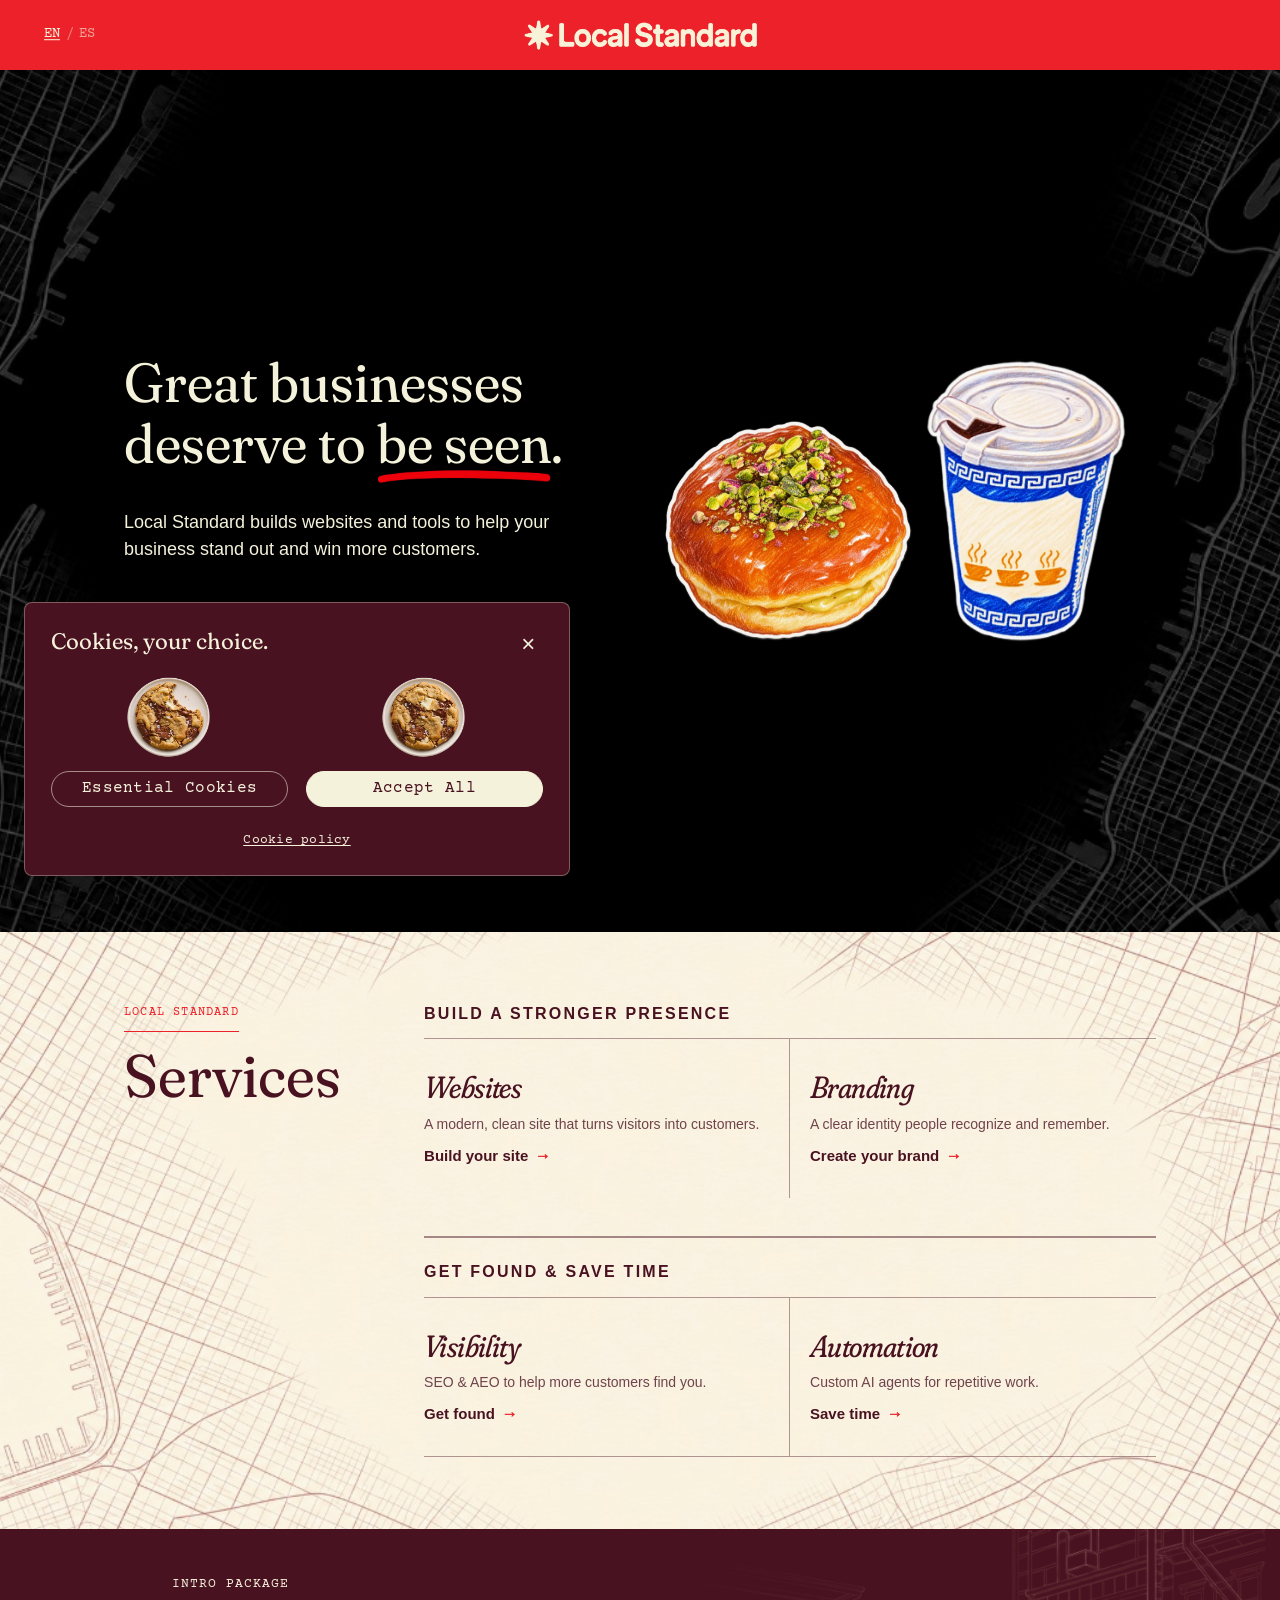
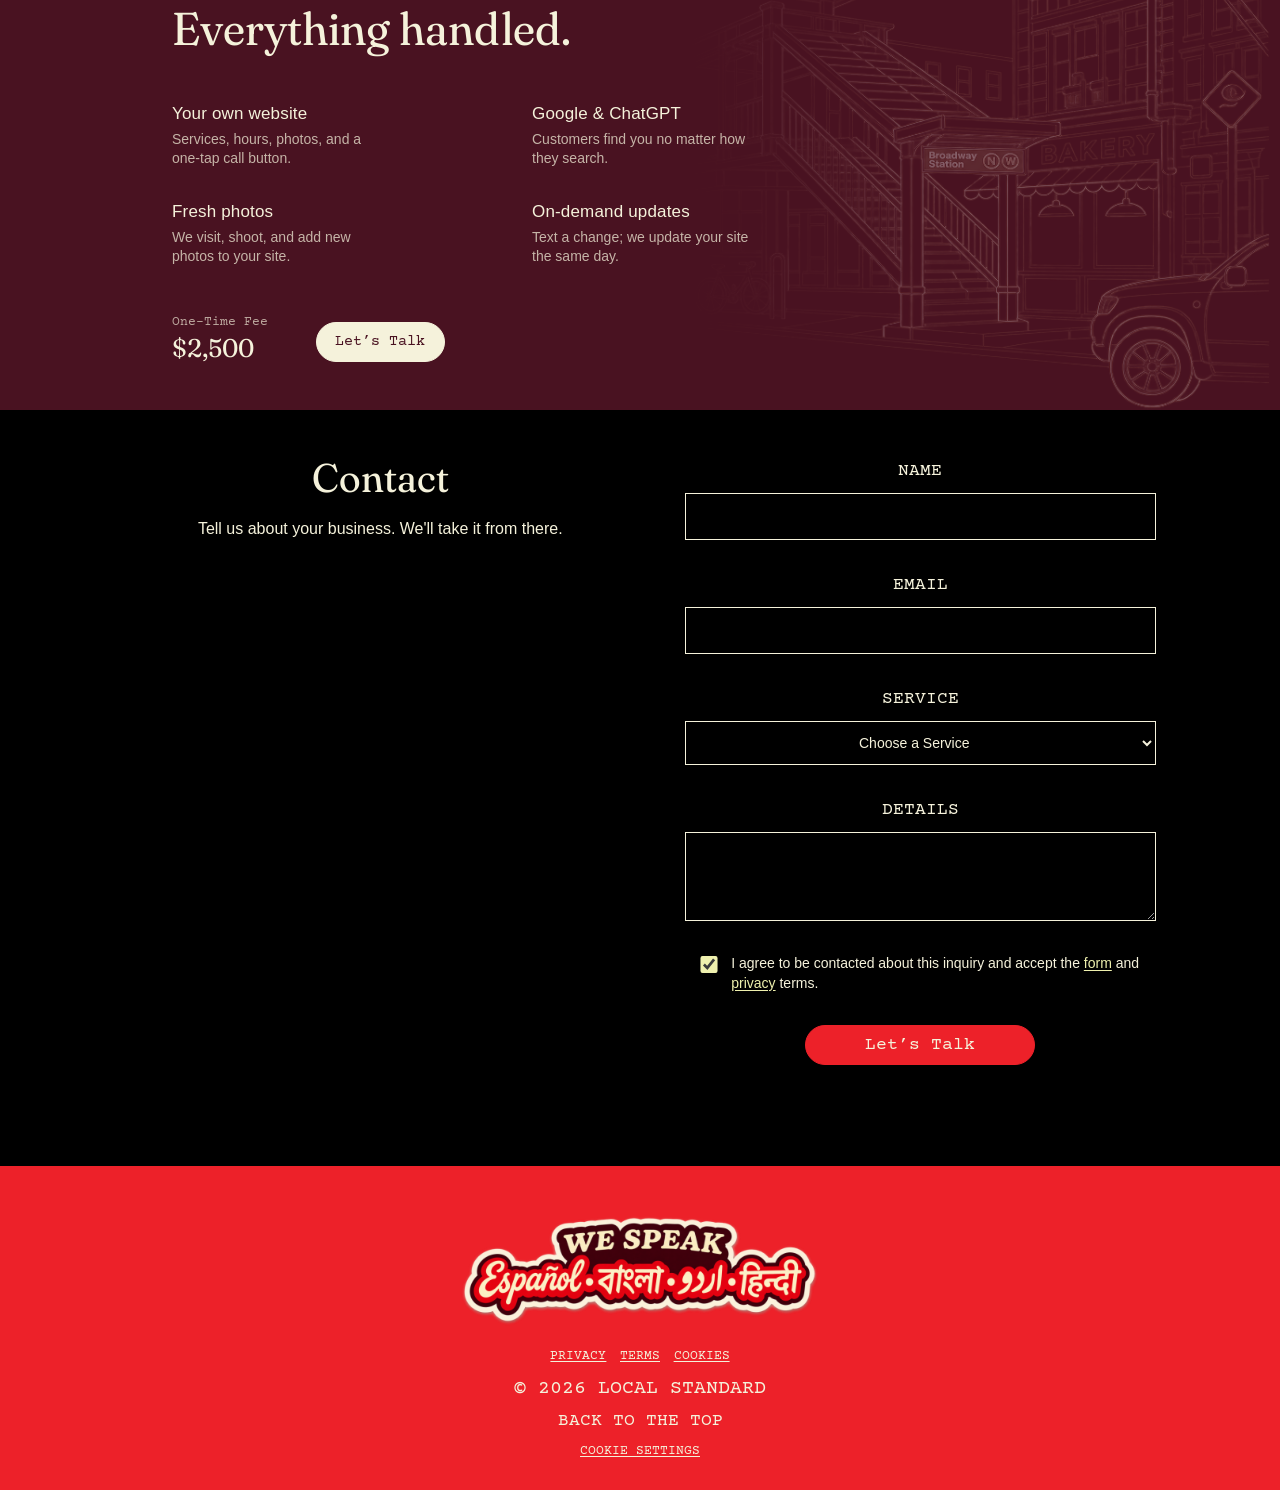
==== commit d93e0f80: "Tighten Intro Package headline and Google search benefit copy." ====
--- a/index.html
+++ b/index.html
@@ -24,8 +24,8 @@
   <link rel="preconnect" href="https://api.fontshare.com" crossorigin>
   <link rel="stylesheet" href="https://fonts.googleapis.com/css2?family=Birthstone&family=Caveat&family=Courier+Prime&family=Fraunces:opsz,wght,SOFT@9..144,400,50&display=swap">
   <link rel="stylesheet" href="https://api.fontshare.com/v2/css?f[]=switzer@400&display=swap">
-  <link rel="stylesheet" href="brand.css?v=20261117j">
-  <link rel="stylesheet" href="styles.css?v=20261117j">
+  <link rel="stylesheet" href="brand.css?v=20261117m">
+  <link rel="stylesheet" href="styles.css?v=20261117m">
   <link rel="preload" as="image" href="images/hero-map-desktop.jpg" type="image/jpeg" media="(min-width: 861px)">
   <link rel="preload" as="image" href="images/hero-map-mobile.jpg" type="image/jpeg" media="(max-width: 860px)">
   <link rel="preload" as="image" href="images/services-map-desktop.jpg" type="image/jpeg" media="(min-width: 861px)">
@@ -193,8 +193,8 @@
           <header class="offer-intro">
             <p class="t-eyebrow offer-label"><span class="t-en">Intro Package</span><span class="t-es" hidden>Pack Inicial</span></p>
             <h2 class="offer-lede" id="offer-title">
-              <span class="t-en">Everything handled. So you can run your business.</span>
-              <span class="t-es" hidden>Nos encargamos de todo. Tú solo dedícate a tu negocio.</span>
+              <span class="t-en">Everything handled.</span>
+              <span class="t-es" hidden>Nos encargamos de todo.</span>
             </h2>
           </header>
 
@@ -205,7 +205,7 @@
             </li>
             <li class="offer-item">
               <h3 class="offer-item-name"><span class="t-en">Google &amp; ChatGPT</span><span class="t-es" hidden>Google y ChatGPT</span></h3>
-              <p><span class="t-en">Search presence so local customers can find you.</span><span class="t-es" hidden>Visibilidad para que te encuentren en tu zona.</span></p>
+              <p><span class="t-en">Customers find you no matter how they search.</span><span class="t-es" hidden>Los clientes te encuentran sin importar cómo busquen.</span></p>
             </li>
             <li class="offer-item">
               <h3 class="offer-item-name"><span class="t-en">Fresh photos</span><span class="t-es" hidden>Fotos nuevas</span></h3>
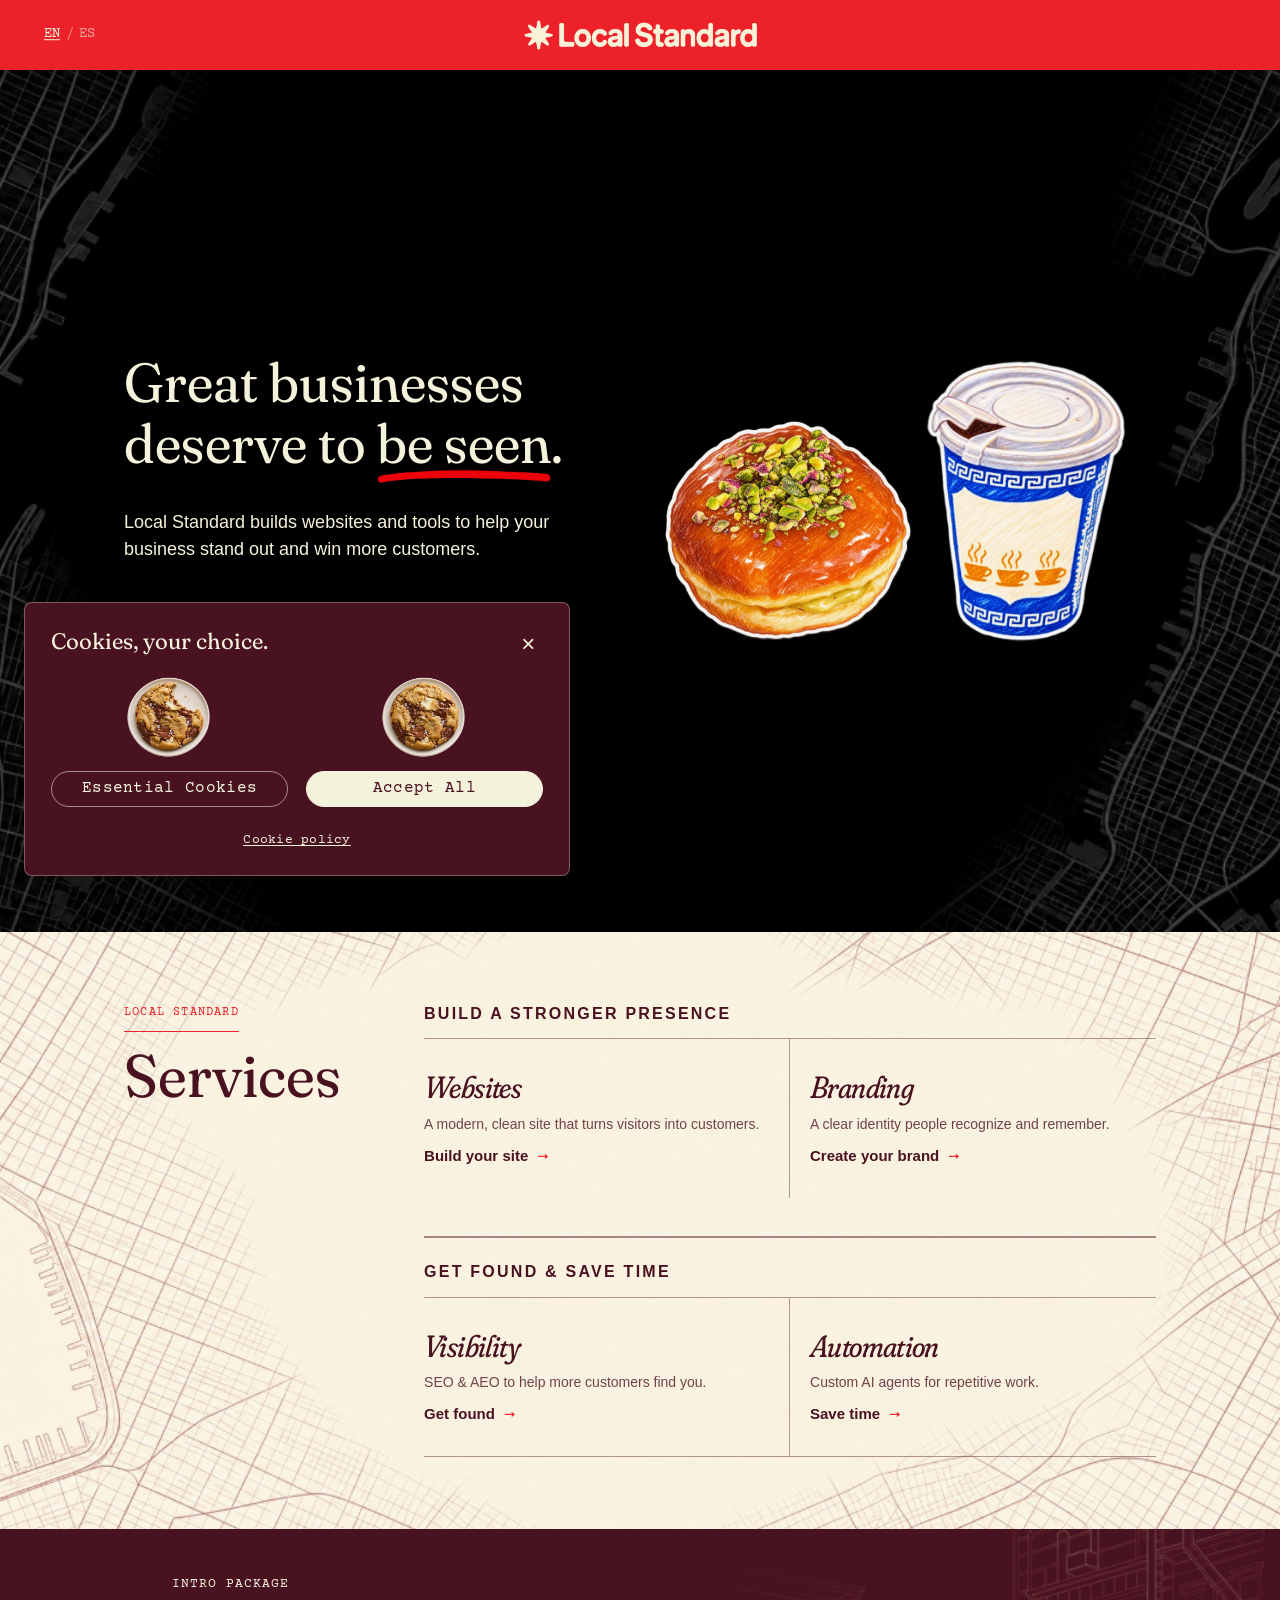
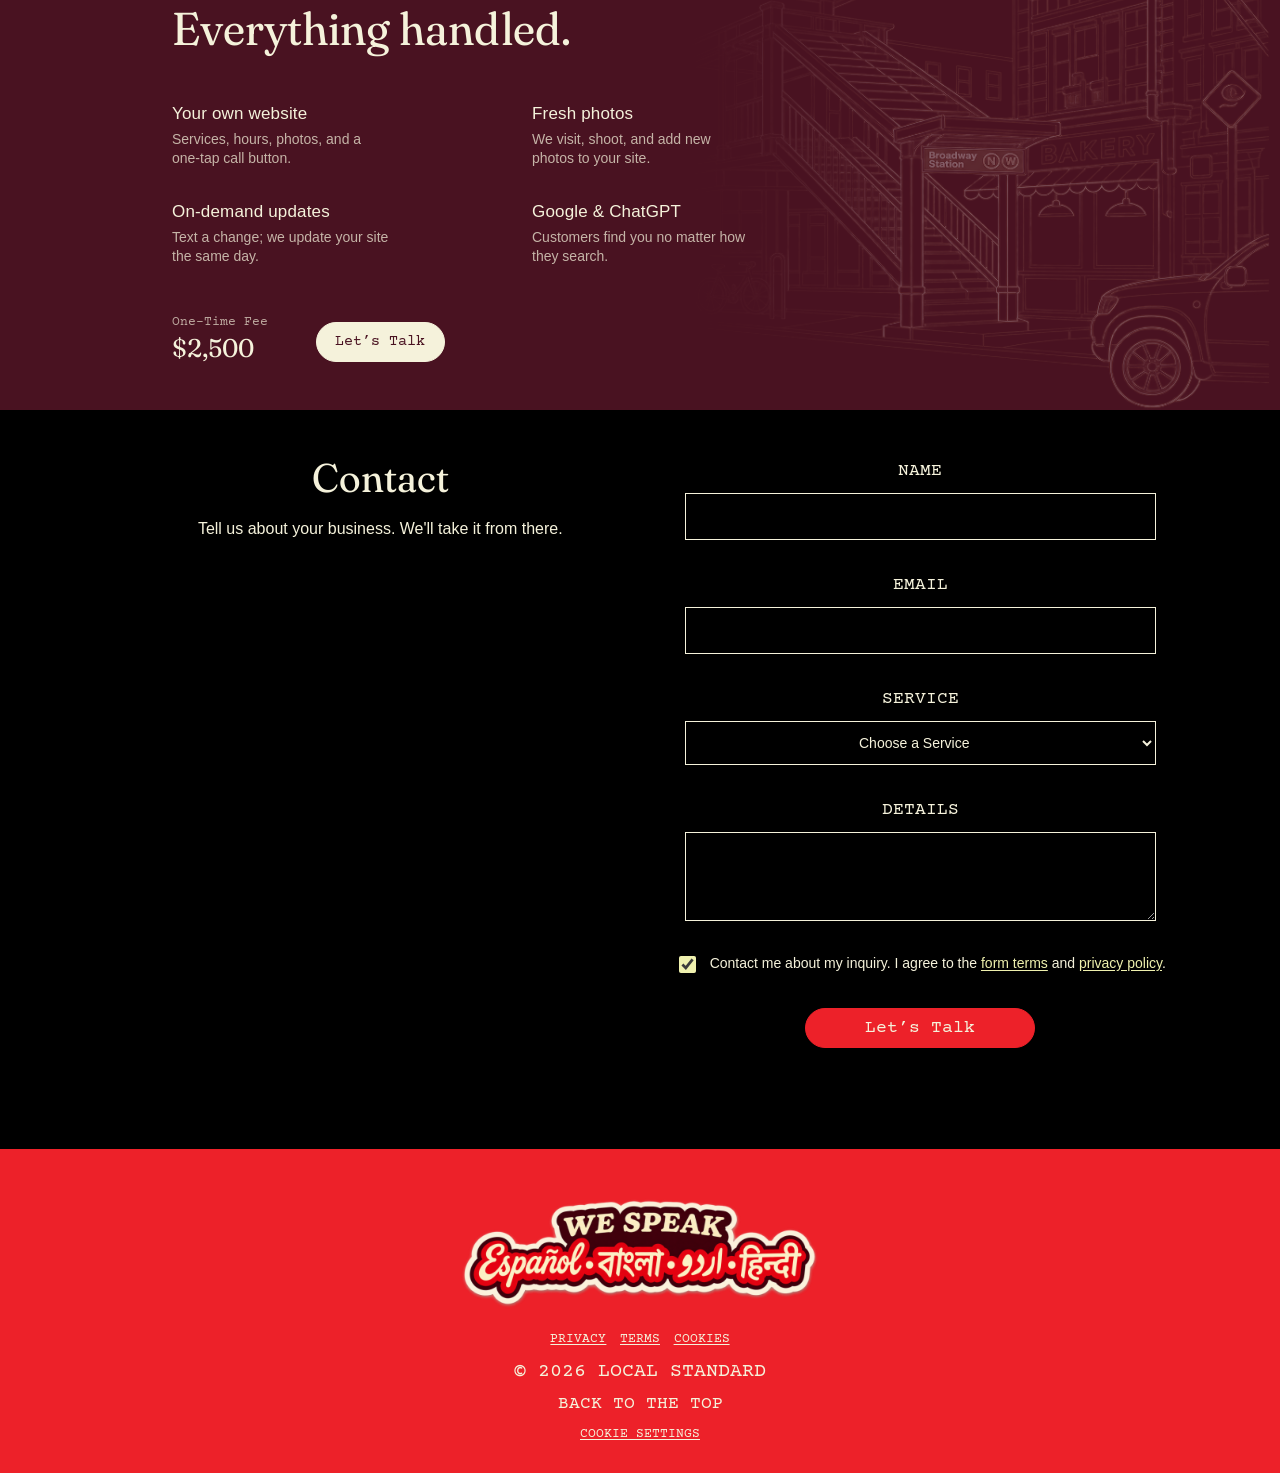
==== commit 523c81ae: "Reorder Intro Package items, refresh consent copy, and keep it on one desktop line." ====
--- a/index.html
+++ b/index.html
@@ -24,8 +24,8 @@
   <link rel="preconnect" href="https://api.fontshare.com" crossorigin>
   <link rel="stylesheet" href="https://fonts.googleapis.com/css2?family=Birthstone&family=Caveat&family=Courier+Prime&family=Fraunces:opsz,wght,SOFT@9..144,400,50&display=swap">
   <link rel="stylesheet" href="https://api.fontshare.com/v2/css?f[]=switzer@400&display=swap">
-  <link rel="stylesheet" href="brand.css?v=20261117m">
-  <link rel="stylesheet" href="styles.css?v=20261117m">
+  <link rel="stylesheet" href="brand.css?v=20261117p">
+  <link rel="stylesheet" href="styles.css?v=20261117p">
   <link rel="preload" as="image" href="images/hero-map-desktop.jpg" type="image/jpeg" media="(min-width: 861px)">
   <link rel="preload" as="image" href="images/hero-map-mobile.jpg" type="image/jpeg" media="(max-width: 860px)">
   <link rel="preload" as="image" href="images/services-map-desktop.jpg" type="image/jpeg" media="(min-width: 861px)">
@@ -204,16 +204,16 @@
               <p><span class="t-en">Services, hours, photos, and a one-tap call button.</span><span class="t-es" hidden>Servicios, horarios, fotos y llamada en un toque.</span></p>
             </li>
             <li class="offer-item">
-              <h3 class="offer-item-name"><span class="t-en">Google &amp; ChatGPT</span><span class="t-es" hidden>Google y ChatGPT</span></h3>
-              <p><span class="t-en">Customers find you no matter how they search.</span><span class="t-es" hidden>Los clientes te encuentran sin importar cómo busquen.</span></p>
-            </li>
-            <li class="offer-item">
               <h3 class="offer-item-name"><span class="t-en">Fresh photos</span><span class="t-es" hidden>Fotos nuevas</span></h3>
               <p><span class="t-en">We visit, shoot, and add new photos to your site.</span><span class="t-es" hidden>Vamos, fotografiamos y las subimos a tu sitio.</span></p>
             </li>
             <li class="offer-item">
               <h3 class="offer-item-name"><span class="t-en">On-demand updates</span><span class="t-es" hidden>Cambios cuando quieras</span></h3>
               <p><span class="t-en">Text a change; we update your site the same day.</span><span class="t-es" hidden>Escríbenos un cambio y lo actualizamos ese día.</span></p>
+            </li>
+            <li class="offer-item">
+              <h3 class="offer-item-name"><span class="t-en">Google &amp; ChatGPT</span><span class="t-es" hidden>Google y ChatGPT</span></h3>
+              <p><span class="t-en">Customers find you no matter how they search.</span><span class="t-es" hidden>Los clientes te encuentran sin importar cómo busquen.</span></p>
             </li>
           </ul>
 
@@ -264,8 +264,8 @@
           <label class="field field-consent" for="form-consent">
             <input id="form-consent" name="consent" type="checkbox" value="yes" required checked>
             <span class="field-consent__text">
-              <span class="t-en">I agree to be contacted about this inquiry and accept the <a href="legal.html#forms">form</a> and <a href="legal.html#privacy">privacy</a> terms.</span>
-              <span class="t-es" hidden>Acepto que me contacten sobre esta consulta y acepto los términos del <a href="legal.html#forms">formulario</a> y la <a href="legal.html#privacy">privacidad</a>.</span>
+              <span class="t-en">Contact me about my inquiry. I agree to the <a href="legal.html#forms">form terms</a> and <a href="legal.html#privacy">privacy policy</a>.</span>
+              <span class="t-es" hidden>Contáctame sobre mi consulta. Acepto los <a href="legal.html#forms">términos del formulario</a> y la <a href="legal.html#privacy">política de privacidad</a>.</span>
             </span>
           </label>
           <button class="btn" type="submit"><span class="t-en">Let’s talk</span><span class="t-es" hidden>Hablemos</span></button>
--- a/styles.css
+++ b/styles.css
@@ -897,7 +897,8 @@
   align-items: flex-start;
   justify-content: center;
   gap: 0.65rem;
-  max-width: 28rem;
+  width: 100%;
+  max-width: none;
   margin-inline: auto;
   text-align: left;
   text-transform: none;
@@ -919,6 +920,7 @@
 
 .field-consent__text {
   display: block;
+  white-space: nowrap;
 }
 
 .field-consent a {
@@ -1621,6 +1623,10 @@
     gap: var(--space-md);
   }
 
+  .field-consent__text {
+    white-space: normal;
+  }
+
   .contact-form .btn,
   .hero-copy .btn {
     max-width: 100%;
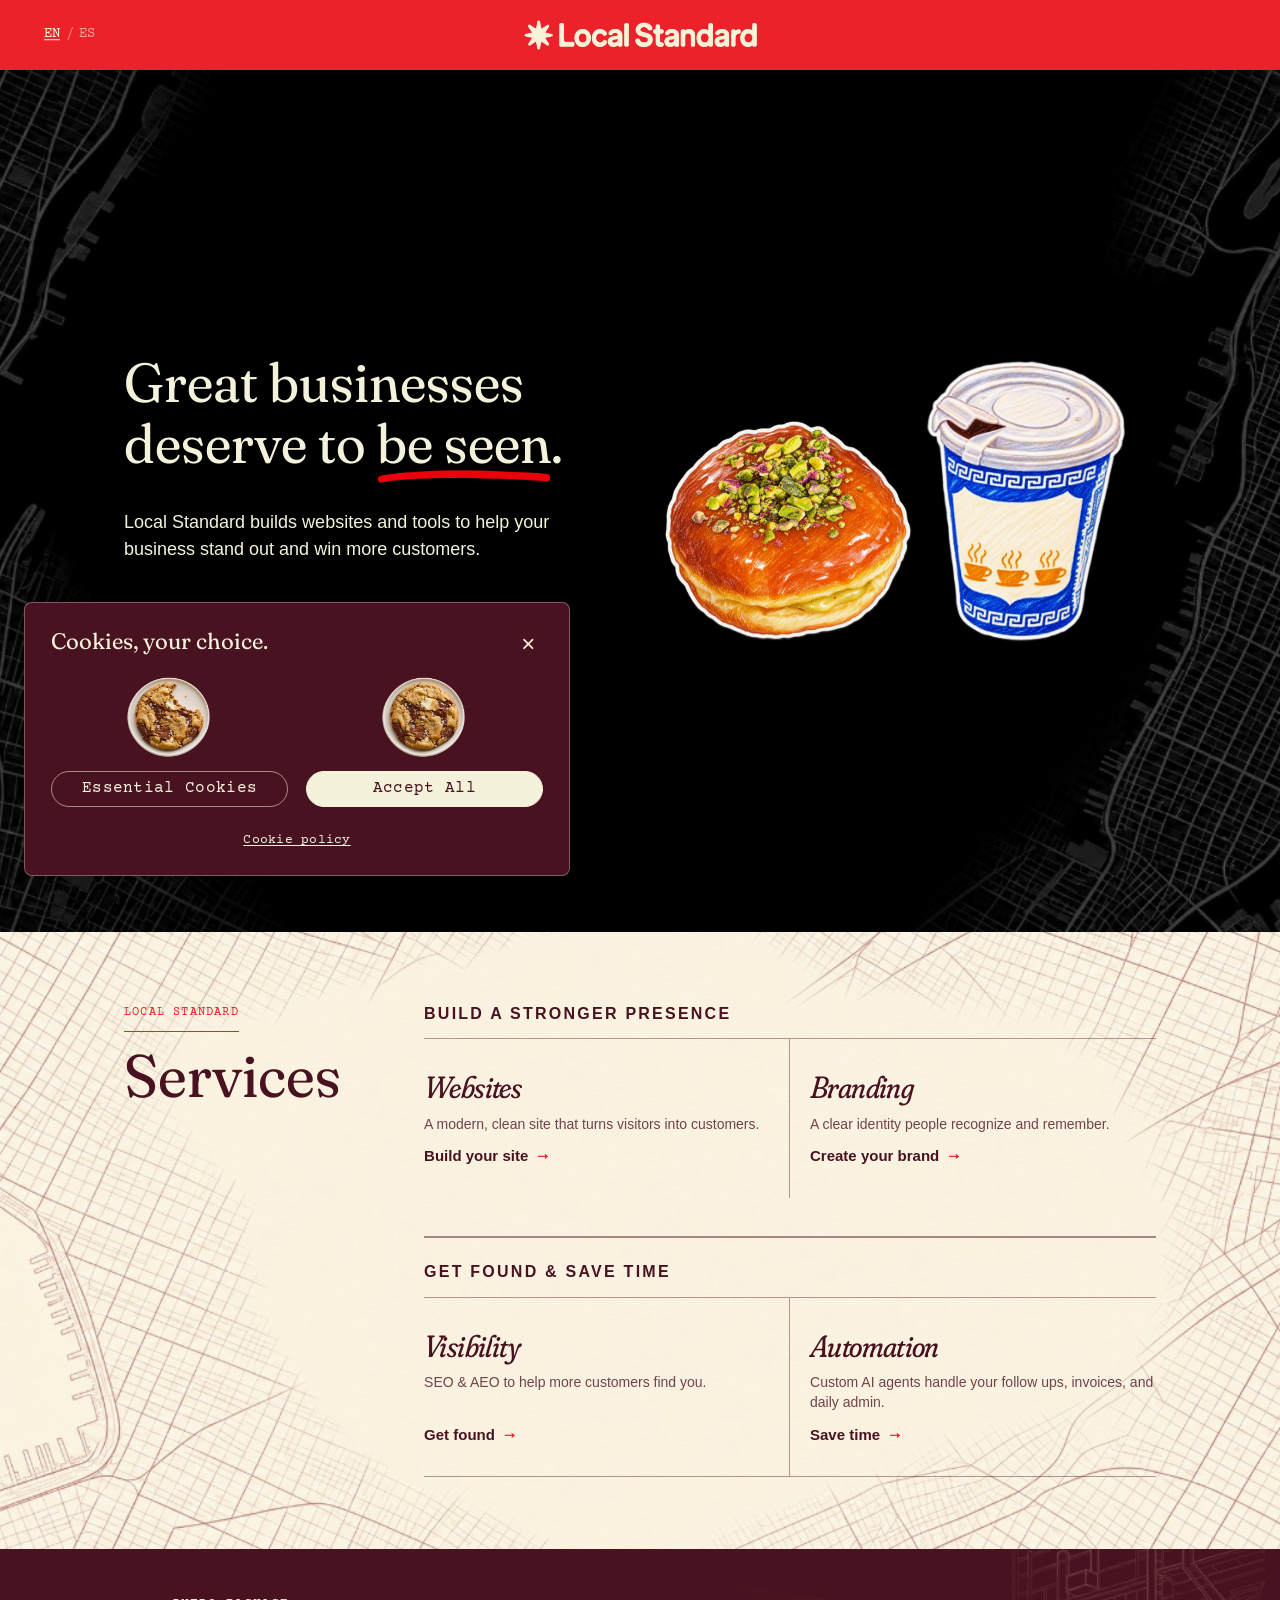
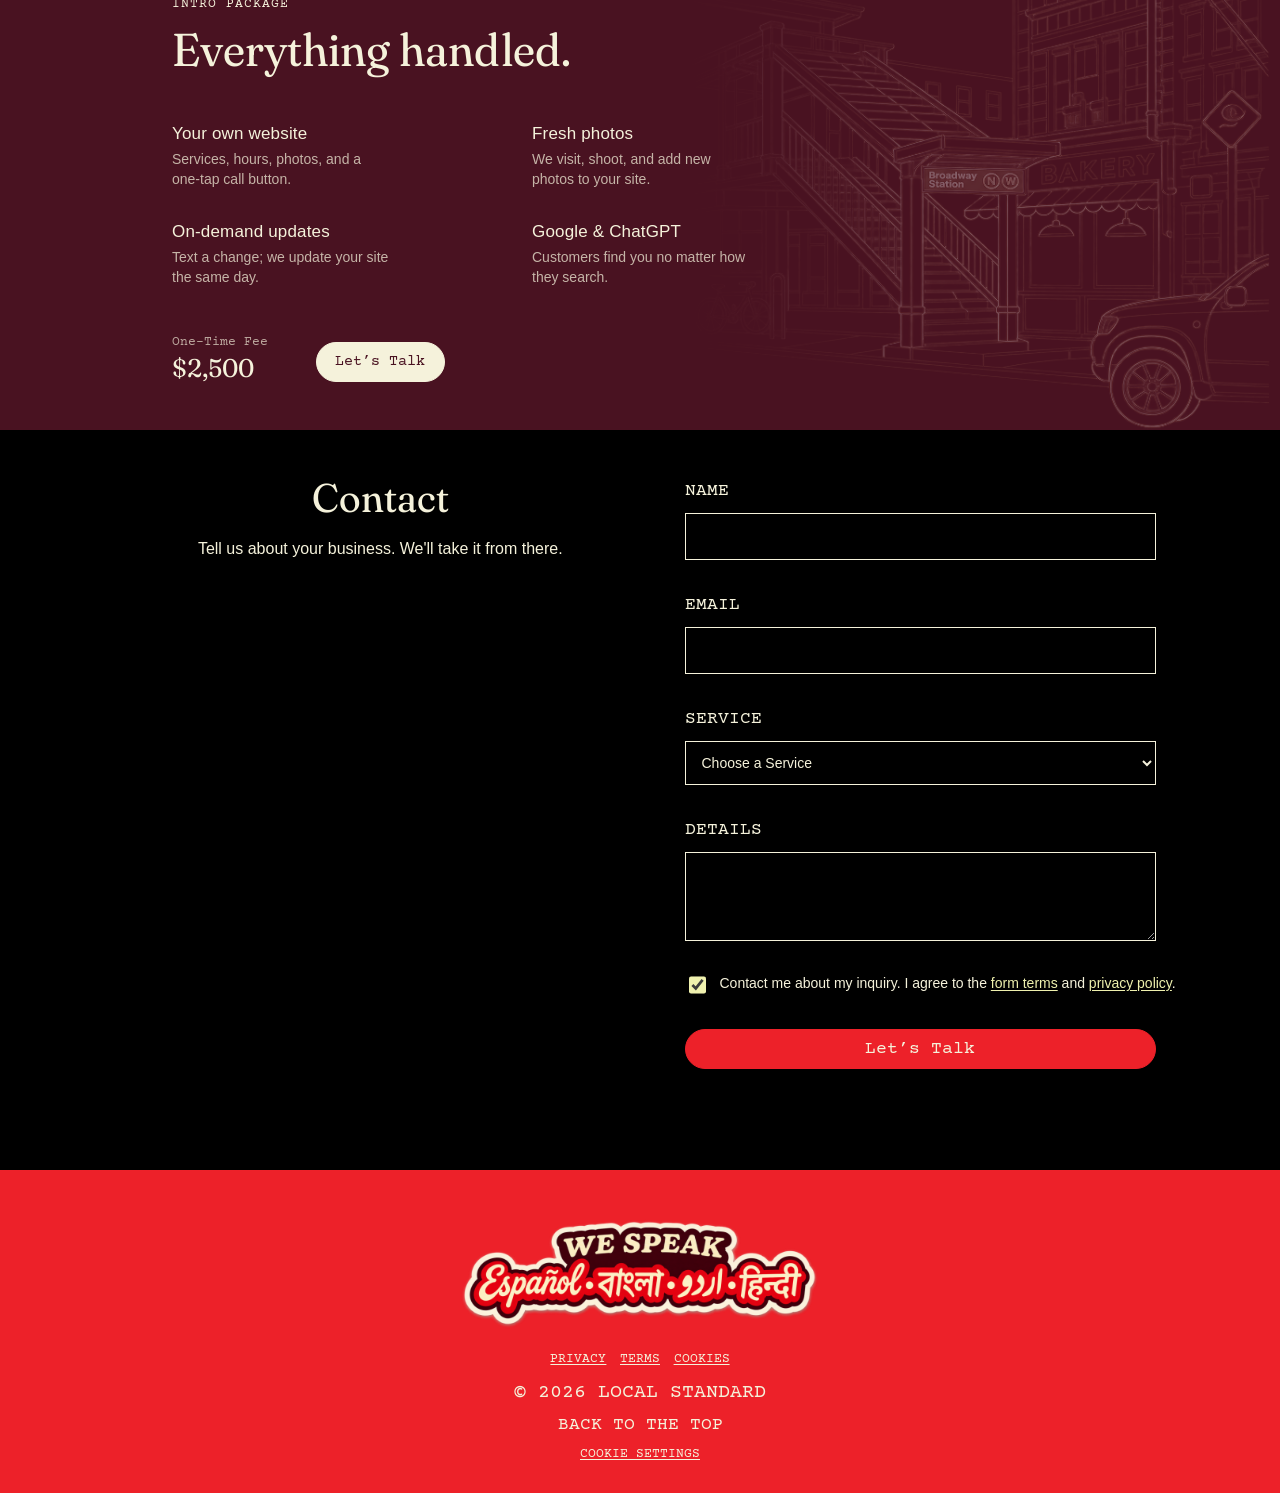
==== commit 521501df: "Left-align the contact form and refresh Automation service copy." ====
--- a/index.html
+++ b/index.html
@@ -24,8 +24,8 @@
   <link rel="preconnect" href="https://api.fontshare.com" crossorigin>
   <link rel="stylesheet" href="https://fonts.googleapis.com/css2?family=Birthstone&family=Caveat&family=Courier+Prime&family=Fraunces:opsz,wght,SOFT@9..144,400,50&display=swap">
   <link rel="stylesheet" href="https://api.fontshare.com/v2/css?f[]=switzer@400&display=swap">
-  <link rel="stylesheet" href="brand.css?v=20261117p">
-  <link rel="stylesheet" href="styles.css?v=20261117p">
+  <link rel="stylesheet" href="brand.css?v=20261117q">
+  <link rel="stylesheet" href="styles.css?v=20261117q">
   <link rel="preload" as="image" href="images/hero-map-desktop.jpg" type="image/jpeg" media="(min-width: 861px)">
   <link rel="preload" as="image" href="images/hero-map-mobile.jpg" type="image/jpeg" media="(max-width: 860px)">
   <link rel="preload" as="image" href="images/services-map-desktop.jpg" type="image/jpeg" media="(min-width: 861px)">
@@ -130,7 +130,7 @@
           <section class="service-group" aria-labelledby="service-group-presence">
             <h2 class="service-group__label" id="service-group-presence">
               <span class="t-en">Build a stronger presence</span>
-              <span class="t-es" hidden>Construye una presencia más fuerte</span>
+              <span class="t-es" hidden>Impulsa tu presencia online</span>
             </h2>
             <div class="service-cards">
               <article class="service-item">
@@ -166,7 +166,7 @@
               <article class="service-item">
                 <div class="service-copy">
                   <h3 class="tile-name" id="offer-ai"><span class="t-en">Automation</span><span class="t-es" hidden>Automatización</span></h3>
-                  <p><span class="t-en">Custom AI agents for repetitive work.</span><span class="t-es" hidden>Agentes de IA a medida para el trabajo repetitivo.</span></p>
+                  <p><span class="t-en">Custom AI agents handle your follow ups, invoices, and daily admin.</span><span class="t-es" hidden>Agentes de IA personalizados manejan tus seguimientos, facturas y admin diario.</span></p>
                 </div>
                 <a class="service-link" href="#contact"><span class="service-link__label"><span class="t-en">Save time</span><span class="t-es" hidden>Gana tiempo</span></span></a>
               </article>
--- a/styles.css
+++ b/styles.css
@@ -791,11 +791,11 @@
   position: relative;
   display: flex;
   flex-direction: column;
-  align-items: center;
+  align-items: stretch;
   gap: var(--space-lg);
   width: 100%;
   min-width: 0;
-  text-align: center;
+  text-align: left;
   color-scheme: dark; /* [X] */
 }
 
@@ -807,7 +807,7 @@
   letter-spacing: var(--tracking);
   text-transform: uppercase;
   color: var(--cream);
-  text-align: center;
+  text-align: left;
 }
 
 .field-optional { text-transform: none; }
@@ -831,7 +831,7 @@
   line-height: var(--leading-body);
   letter-spacing: var(--tracking);
   text-transform: none;
-  text-align: center;
+  text-align: left;
 }
 
 .field textarea { resize: vertical; }
@@ -895,11 +895,11 @@
 .field-consent {
   display: flex;
   align-items: flex-start;
-  justify-content: center;
+  justify-content: flex-start;
   gap: 0.65rem;
   width: 100%;
   max-width: none;
-  margin-inline: auto;
+  margin-inline: 0;
   text-align: left;
   text-transform: none;
   font-family: var(--font-text);
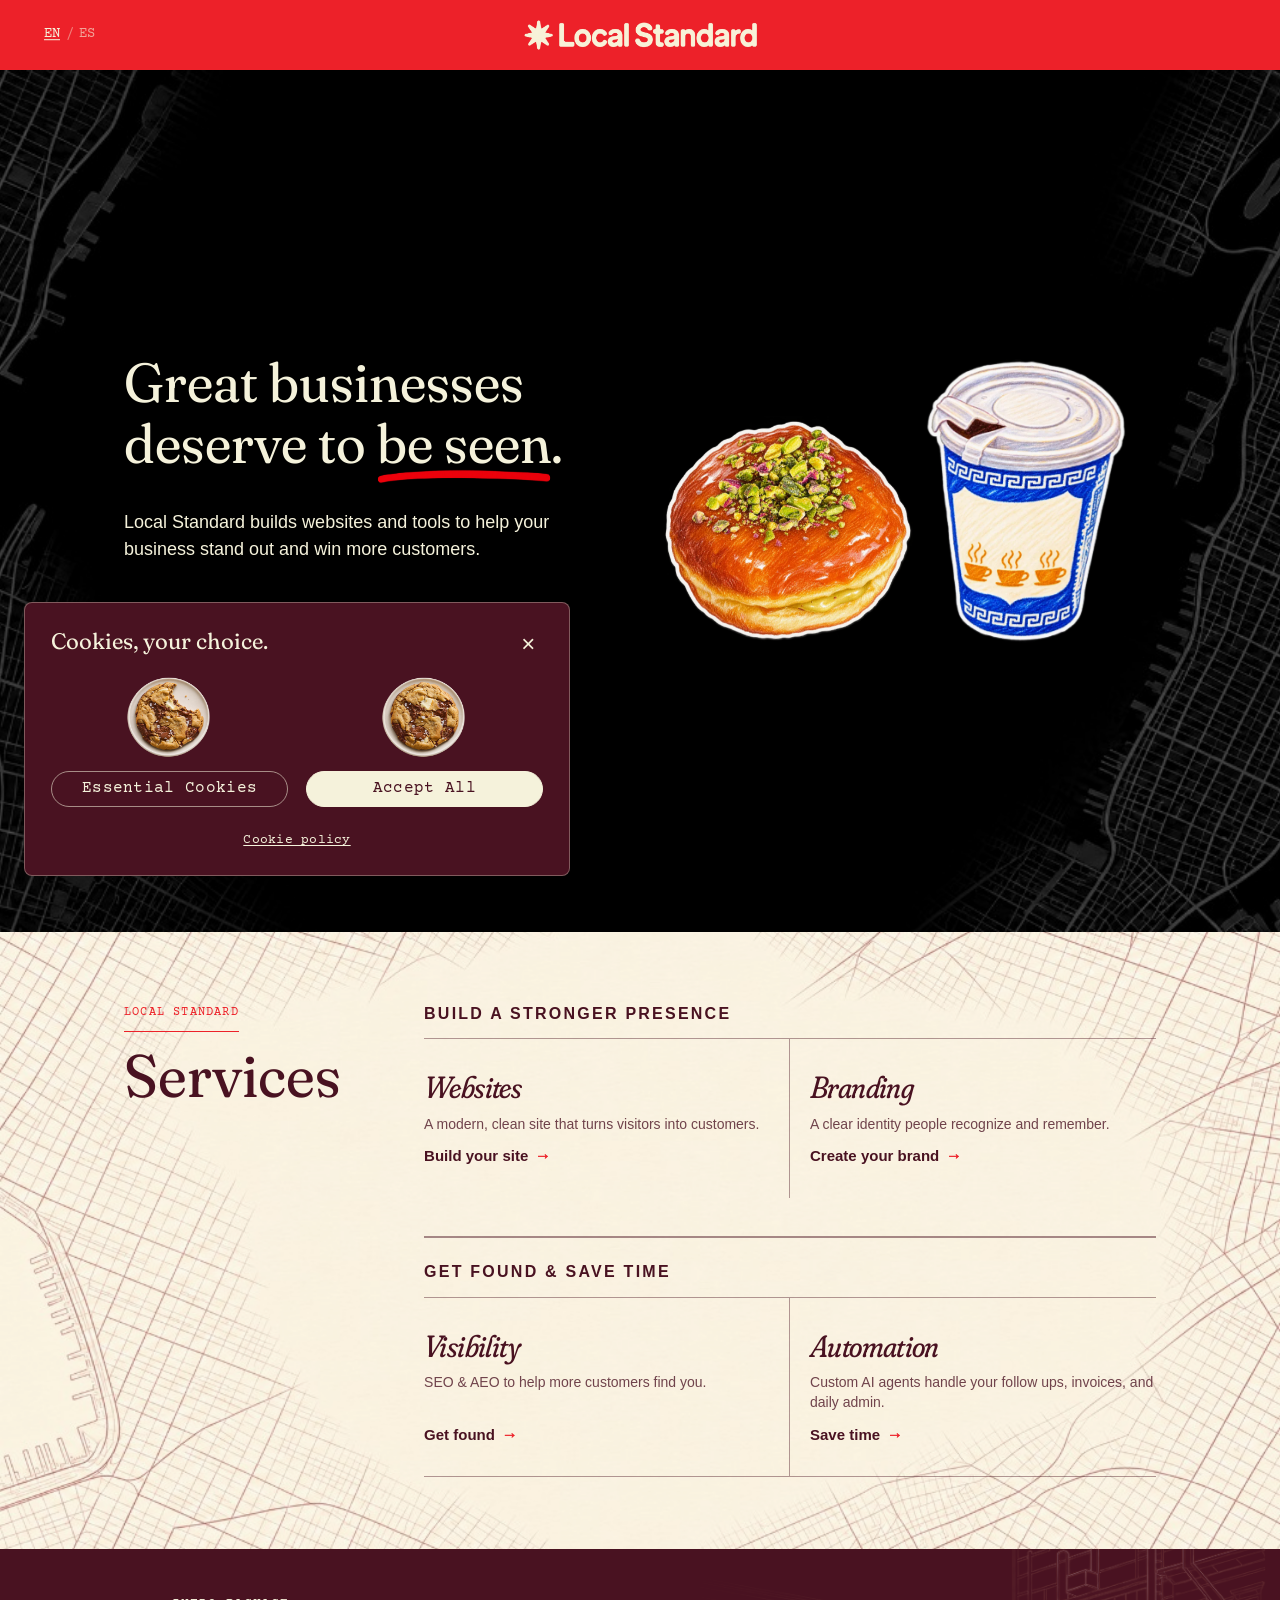
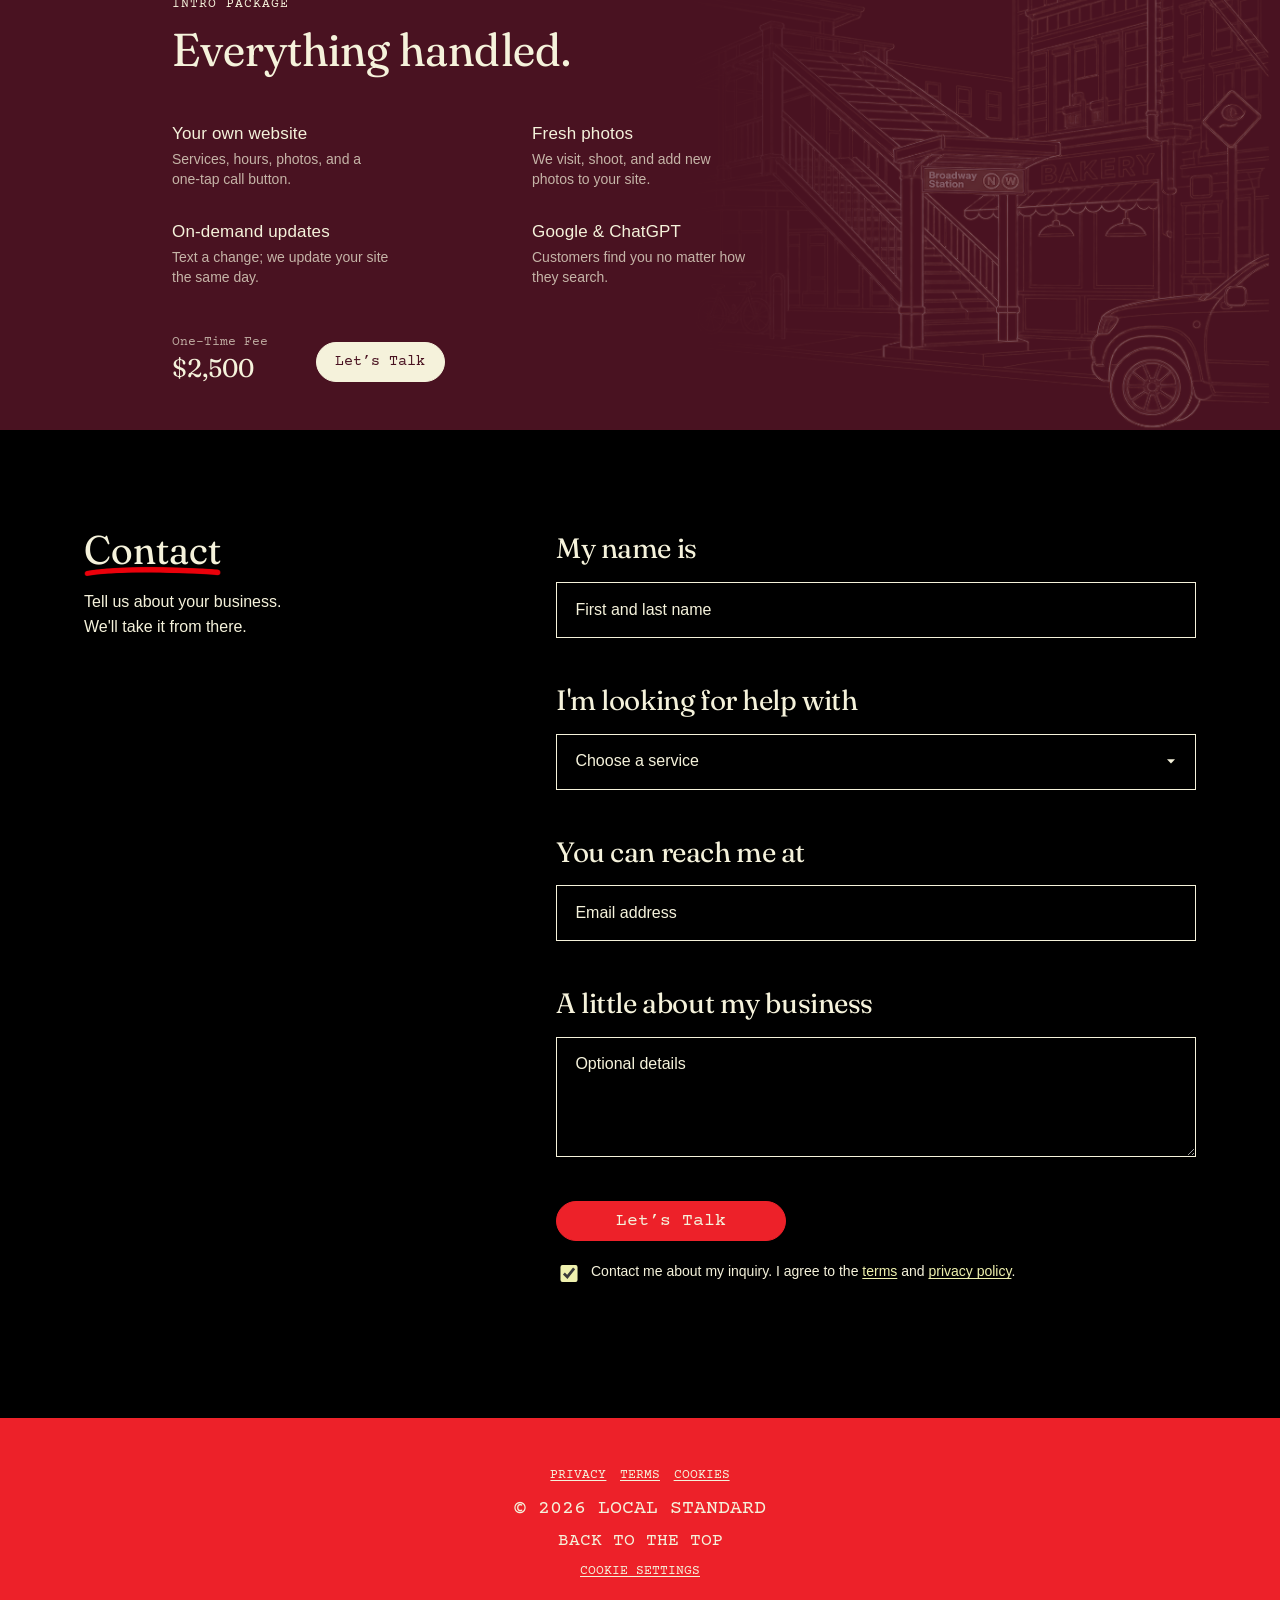
==== commit 48dc1c94: "Redesign contact on black, simplify footer, and load Switzer 700. Stacked editorial prompts with bor" ====
--- a/index.html
+++ b/index.html
@@ -23,9 +23,9 @@
   <link rel="preconnect" href="https://fonts.gstatic.com" crossorigin>
   <link rel="preconnect" href="https://api.fontshare.com" crossorigin>
   <link rel="stylesheet" href="https://fonts.googleapis.com/css2?family=Birthstone&family=Caveat&family=Courier+Prime&family=Fraunces:opsz,wght,SOFT@9..144,400,50&display=swap">
-  <link rel="stylesheet" href="https://api.fontshare.com/v2/css?f[]=switzer@400&display=swap">
+  <link rel="stylesheet" href="https://api.fontshare.com/v2/css?f[]=switzer@400,700&display=swap">
   <link rel="stylesheet" href="brand.css?v=20261117q">
-  <link rel="stylesheet" href="styles.css?v=20261117q">
+  <link rel="stylesheet" href="styles.css?v=20261125f">
   <link rel="preload" as="image" href="images/hero-map-desktop.jpg" type="image/jpeg" media="(min-width: 861px)">
   <link rel="preload" as="image" href="images/hero-map-mobile.jpg" type="image/jpeg" media="(max-width: 860px)">
   <link rel="preload" as="image" href="images/services-map-desktop.jpg" type="image/jpeg" media="(min-width: 861px)">
@@ -231,44 +231,83 @@
     </section>
 
     <section class="band band--black section" id="contact" aria-labelledby="contact-title">
-      <div class="canvas split">
-        <div class="prose">
-          <h2 class="t-heading" id="contact-title"><span class="t-en">Contact</span><span class="t-es" hidden>Contacto</span></h2>
-          <p class="t-body-lg">
-            <span class="t-en">Tell us about your business. We'll take it from there.</span>
-            <span class="t-es" hidden>Platícanos de tu negocio. De lo demás nos encargamos nosotros.</span>
+      <div class="canvas split contact-layout">
+        <div class="prose contact-intro">
+          <h2 class="t-heading" id="contact-title"><span class="t-en"><span class="hero-heat">Contact</span></span><span class="t-es" hidden><span class="hero-heat">Contacto</span></span></h2>
+          <p class="t-body-lg contact-intro__copy">
+            <span class="t-en">Tell us about your business.<br>We'll take it from there.</span>
+            <span class="t-es" hidden>Platícanos de tu negocio.<br>De lo demás nos encargamos nosotros.</span>
           </p>
         </div>
-        <form class="contact-form" id="contact-form">
-          <label class="field" for="name"><span class="t-en">Name</span><span class="t-es" hidden>Nombre</span>
-            <input id="name" name="name" type="text" autocomplete="name" required>
-          </label>
-          <label class="field" for="email"><span class="t-en">Email</span><span class="t-es" hidden>Correo</span>
-            <input id="email" name="email" type="email" autocomplete="email" required>
-          </label>
-          <label class="field" for="interest"><span class="t-en">Service</span><span class="t-es" hidden>Servicio</span>
-            <select id="interest" name="interest" required>
-              <option value="" selected disabled data-en="Choose a Service" data-es="Elige un servicio">Choose a Service</option>
-              <option data-en="Intro Package" data-es="Pack Inicial">Intro Package</option>
-              <option data-en="Website Design &amp; Development" data-es="Diseño y desarrollo web">Website Design &amp; Development</option>
-              <option data-en="Brand &amp; Identity" data-es="Marca e identidad">Brand &amp; Identity</option>
-              <option data-en="Reputation &amp; Search (SEO + AEO)" data-es="Reputación y búsqueda (SEO + AEO)">Reputation &amp; Search (SEO + AEO)</option>
-              <option data-en="AI &amp; Automation" data-es="IA y automatización">AI &amp; Automation</option>
-              <option data-en="A little bit of everything" data-es="Un poco de todo">A little bit of everything</option>
-            </select>
-          </label>
-          <label class="field" for="message"><span class="t-en">Details</span><span class="t-es" hidden>Detalles</span>
-            <textarea id="message" name="message" rows="3"></textarea>
-          </label>
+        <form class="contact-form contact-form--stacked" id="contact-form">
+          <div class="contact-fields">
+            <div class="contact-field-group">
+              <p class="contact-prompt" id="contact-prompt-name">
+                <span class="t-en">My name is</span>
+                <span class="t-es" hidden>Me llamo</span>
+              </p>
+              <label class="visually-hidden" for="name">
+                <span class="t-en">First and last name</span>
+                <span class="t-es" hidden>Nombre y apellido</span>
+              </label>
+              <input class="contact-control" id="name" name="name" type="text" autocomplete="name" required
+                aria-labelledby="contact-prompt-name"
+                data-placeholder-en="First and last name" data-placeholder-es="Nombre y apellido">
+            </div>
+            <div class="contact-field-group">
+              <p class="contact-prompt" id="contact-prompt-service">
+                <span class="t-en">I'm looking for help with</span>
+                <span class="t-es" hidden>Busco ayuda con</span>
+              </p>
+              <label class="visually-hidden" for="interest">
+                <span class="t-en">Service</span>
+                <span class="t-es" hidden>Servicio</span>
+              </label>
+              <select class="contact-control contact-control--select" id="interest" name="interest" required aria-labelledby="contact-prompt-service">
+                <option value="" selected disabled data-en="Choose a service" data-es="Elige un servicio">Choose a service</option>
+                <option value="Website Design &amp; Development" data-en="Website Design &amp; Development" data-es="Diseño y desarrollo web">Website Design &amp; Development</option>
+                <option value="Brand &amp; Identity" data-en="Brand &amp; Identity" data-es="Marca e identidad">Brand &amp; Identity</option>
+                <option value="Reputation &amp; Search (SEO + AEO)" data-en="Reputation &amp; Search (SEO + AEO)" data-es="Reputación y búsqueda (SEO + AEO)">Reputation &amp; Search (SEO + AEO)</option>
+                <option value="AI &amp; Automation" data-en="AI &amp; Automation" data-es="IA y automatización">AI &amp; Automation</option>
+                <option value="A little bit of everything" data-en="A little bit of everything" data-es="Un poco de todo">A little bit of everything</option>
+              </select>
+            </div>
+            <div class="contact-field-group">
+              <p class="contact-prompt" id="contact-prompt-email">
+                <span class="t-en">You can reach me at</span>
+                <span class="t-es" hidden>Puedes escribirme a</span>
+              </p>
+              <label class="visually-hidden" for="email">
+                <span class="t-en">Email</span>
+                <span class="t-es" hidden>Correo</span>
+              </label>
+              <input class="contact-control" id="email" name="email" type="email" autocomplete="email" required
+                aria-labelledby="contact-prompt-email"
+                data-placeholder-en="Email address" data-placeholder-es="Correo electrónico">
+            </div>
+            <div class="contact-field-group">
+              <p class="contact-prompt" id="contact-prompt-details">
+                <span class="t-en">A little about my business</span>
+                <span class="t-es" hidden>Un poco sobre mi negocio</span>
+              </p>
+              <label class="visually-hidden" for="message">
+                <span class="t-en">Optional details</span>
+                <span class="t-es" hidden>Detalles opcionales</span>
+              </label>
+              <textarea class="contact-control contact-control--textarea" id="message" name="message" rows="4"
+                aria-labelledby="contact-prompt-details"
+                data-placeholder-en="Optional details" data-placeholder-es="Detalles opcionales"></textarea>
+            </div>
+          </div>
           <input class="form-honey" type="text" name="_honey" tabindex="-1" autocomplete="off" aria-hidden="true">
+          <button class="btn contact-form-submit" type="submit"><span class="t-en">Let’s talk</span><span class="t-es" hidden>Hablemos</span></button>
           <label class="field field-consent" for="form-consent">
             <input id="form-consent" name="consent" type="checkbox" value="yes" required checked>
             <span class="field-consent__text">
-              <span class="t-en">Contact me about my inquiry. I agree to the <a href="legal.html#forms">form terms</a> and <a href="legal.html#privacy">privacy policy</a>.</span>
+              <span class="t-en">Contact me about my inquiry. I agree to the <a href="legal.html#forms">terms</a> and <a href="legal.html#privacy">privacy policy</a>.</span>
               <span class="t-es" hidden>Contáctame sobre mi consulta. Acepto los <a href="legal.html#forms">términos del formulario</a> y la <a href="legal.html#privacy">política de privacidad</a>.</span>
             </span>
           </label>
-          <button class="btn" type="submit"><span class="t-en">Let’s talk</span><span class="t-es" hidden>Hablemos</span></button>
           <p class="form-note" id="form-note" role="status" aria-live="polite"
             data-sending-en="Sending…" data-sending-es="Enviando…"
             data-success-en="Got it — we’ll be in touch soon." data-success-es="Listo — te escribimos pronto."
@@ -283,23 +322,6 @@
 
   <footer class="band band--red section site-footer">
     <div class="canvas footer-grid">
-      <img
-        class="sticker sticker-speak t-en"
-        src="images/we-speak-sticker.png"
-        alt="We speak Español, বাংলা, اردو, and हिन्दी"
-        width="910"
-        height="284"
-        decoding="async"
-      >
-      <img
-        class="sticker sticker-speak t-es"
-        src="images/hablamos-sticker.png"
-        alt="Hablamos Español, বাংলা, اردو y हिन्दी"
-        width="1024"
-        height="341"
-        decoding="async"
-        hidden
-      >
       <nav class="footer-legal" aria-label="Legal" data-aria-en="Legal" data-aria-es="Legal">
         <a class="footer-legal__link" href="legal.html#privacy"><span class="t-en">Privacy</span><span class="t-es" hidden>Privacidad</span></a>
         <a class="footer-legal__link" href="legal.html#terms"><span class="t-en">Terms</span><span class="t-es" hidden>Términos</span></a>
--- a/styles.css
+++ b/styles.css
@@ -274,8 +274,171 @@
 
 #hero-title { text-transform: none; }
 
-#contact .prose .t-body-lg {
+#contact.section {
+  padding-block: clamp(3.5rem, 8vw, 6.25rem);
+}
+
+#contact .canvas.contact-layout {
+  max-width: 75rem;
+}
+
+#contact .contact-intro {
+  align-items: flex-start;
+  text-align: left;
+}
+
+#contact .contact-intro .t-heading {
+  margin: 0;
+  color: var(--cream);
+}
+
+#contact .contact-intro__copy {
+  margin: 0;
+  max-width: 22rem;
+  font-family: var(--font-text);
   font-size: var(--type-body-lg);
+  line-height: 1.55;
+  color: var(--cream);
+}
+
+#contact .contact-layout.split {
+  grid-template-columns: minmax(0, 1fr) minmax(0, 40rem);
+  gap: 5rem;
+  align-items: start;
+}
+
+.visually-hidden {
+  position: absolute;
+  width: 1px;
+  height: 1px;
+  padding: 0;
+  margin: -1px;
+  overflow: hidden;
+  clip: rect(0, 0, 0, 0);
+  white-space: nowrap;
+  border: 0;
+}
+
+#contact .contact-form--stacked {
+  width: 100%;
+  max-width: 40rem;
+  align-items: flex-start;
+  gap: 0;
+  color-scheme: dark;
+}
+
+#contact .contact-fields {
+  display: flex;
+  flex-direction: column;
+  gap: 2.75rem;
+  width: 100%;
+  margin-bottom: 2.25rem;
+}
+
+#contact .contact-field-group {
+  display: flex;
+  flex-direction: column;
+  gap: 0.875rem;
+  width: 100%;
+}
+
+#contact .contact-prompt {
+  margin: 0;
+  font-family: var(--font-display);
+  font-size: clamp(1.35rem, 2.2vw, 1.75rem);
+  font-weight: var(--weight);
+  line-height: 1.35;
+  letter-spacing: -0.015em;
+  color: var(--cream);
+  text-wrap: pretty;
+}
+
+#contact .contact-control {
+  box-sizing: border-box;
+  display: block;
+  width: 100%;
+  min-height: 3.5rem;
+  margin: 0;
+  padding: 0.9rem 1.15rem;
+  border: var(--border-width) solid var(--cream);
+  border-radius: 0;
+  background: transparent;
+  color: var(--cream);
+  font-family: var(--font-text);
+  font-size: 1rem;
+  font-weight: var(--weight);
+  line-height: 1.4;
+  letter-spacing: var(--tracking);
+  text-transform: none;
+  text-align: left;
+}
+
+#contact .contact-control--textarea {
+  min-height: 3.5rem;
+  resize: vertical;
+}
+
+#contact .contact-control::placeholder {
+  color: var(--cream);
+  opacity: 1;
+}
+
+#contact .contact-control:focus,
+#contact .contact-control:focus-visible {
+  border-color: var(--chartreuse);
+  outline: 1px solid var(--chartreuse);
+  outline-offset: 0;
+}
+
+#contact .contact-control--select {
+  padding-right: 2.5rem;
+  cursor: pointer;
+  appearance: none;
+  -webkit-appearance: none;
+  background-image: url("data:image/svg+xml,%3Csvg xmlns='http://www.w3.org/2000/svg' width='12' height='8' viewBox='0 0 12 8'%3E%3Cpath fill='%23f5f2db' d='M1.2 1.4 6 6.2l4.8-4.8'/%3E%3C/svg%3E");
+  background-repeat: no-repeat;
+  background-position: right 1.15rem center;
+  background-size: 0.65rem auto;
+}
+
+#contact .contact-control--select:invalid {
+  color: var(--cream);
+}
+
+#contact .contact-control--select option {
+  color: var(--black);
+  background: var(--cream);
+}
+
+#contact .contact-form-submit {
+  align-self: flex-start;
+  width: auto;
+  margin-top: 0.5rem;
+}
+
+#contact .field-consent {
+  width: 100%;
+  margin-top: 1.25rem;
+  color: var(--cream);
+}
+
+#contact .field-consent input {
+  accent-color: var(--chartreuse);
+}
+
+#contact .field-consent a {
+  color: var(--chartreuse);
+}
+
+#contact .field-consent a:hover {
+  color: var(--cream);
+}
+
+#contact .form-note {
+  margin: 0.75rem 0 0;
+  max-width: none;
+  text-align: left;
+  color: var(--cream);
 }
 
 .hero-heat {
@@ -1623,6 +1786,19 @@
     gap: var(--space-md);
   }
 
+  #contact .contact-layout.split {
+    grid-template-columns: minmax(0, 1fr);
+    gap: var(--space-xl);
+  }
+
+  #contact .contact-form--stacked {
+    max-width: none;
+  }
+
+  #contact .contact-fields {
+    gap: 2.5rem;
+  }
+
   .field-consent__text {
     white-space: normal;
   }
